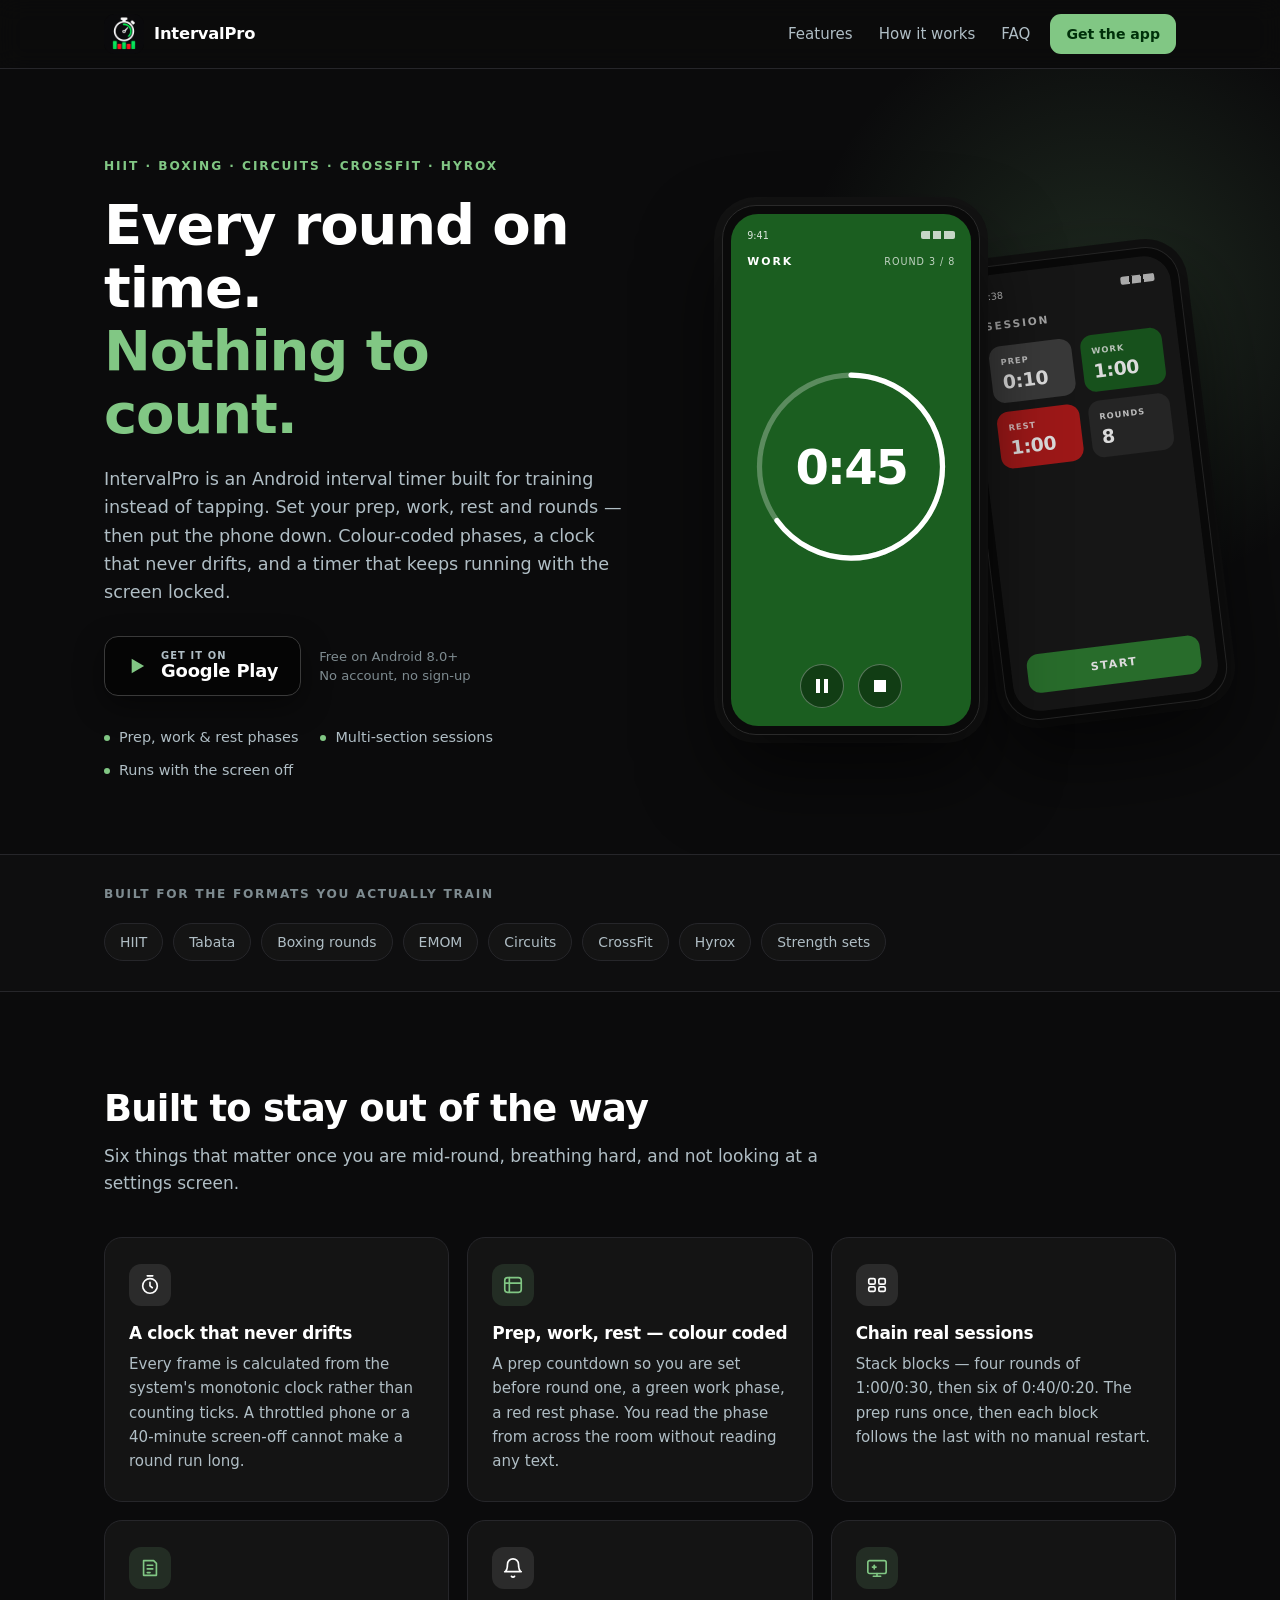
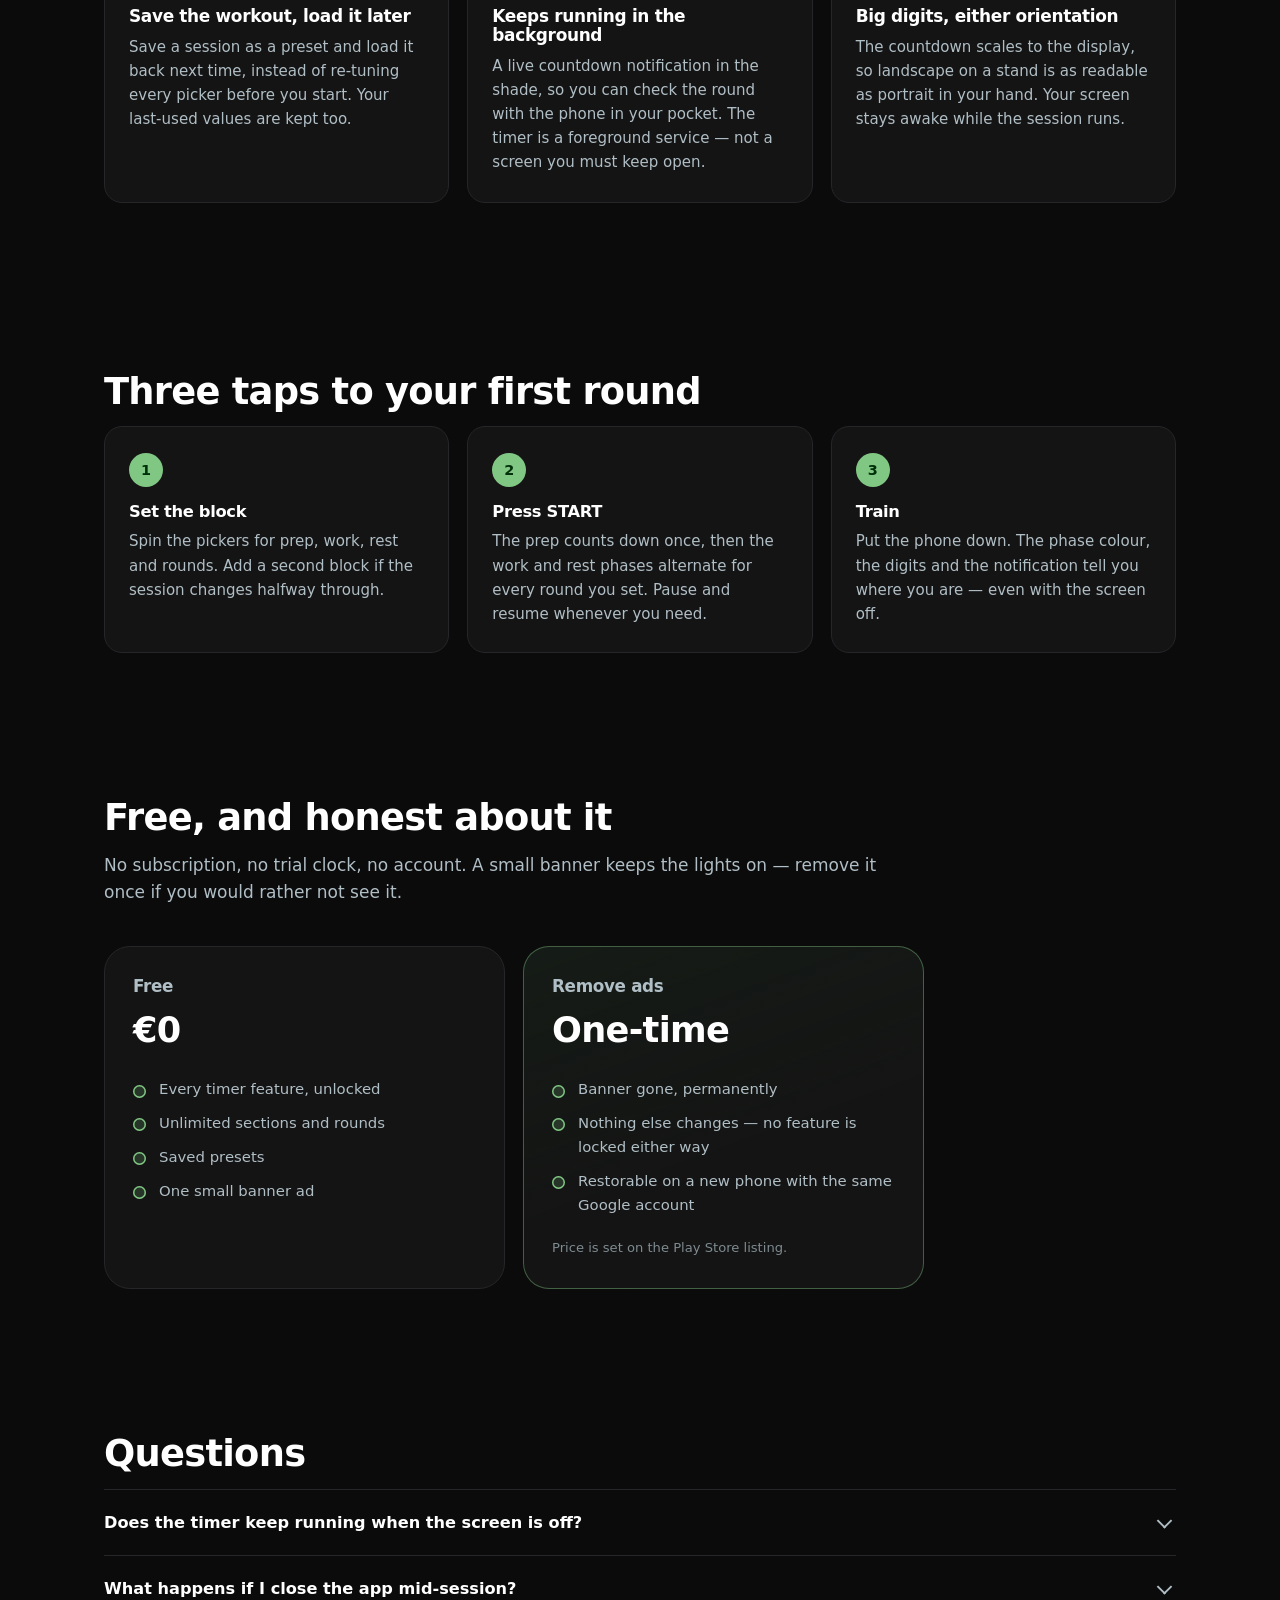
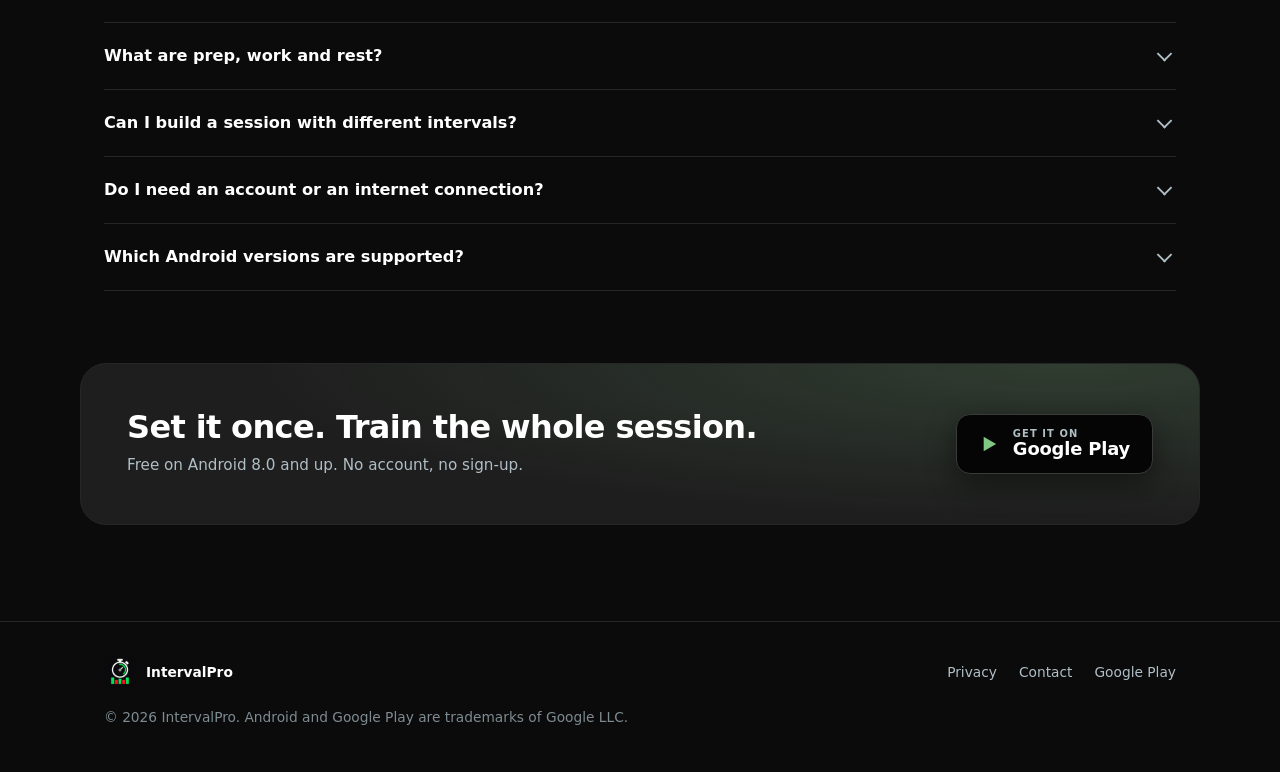
==== index.html @ 9db70d4d "Landing page: static, mobile-first, zero JavaScript index.html, styles.css, privacy policy, 404 page" ====
<!DOCTYPE html>
<html lang="en">
<head>
<meta charset="utf-8">
<meta name="viewport" content="width=device-width, initial-scale=1">
<title>IntervalPro — Interval Timer for HIIT, Boxing &amp; Circuits</title>
<meta name="description" content="IntervalPro is an Android interval timer for HIIT, boxing, circuits, CrossFit and Hyrox. Prep, work and rest phases, multi-section sessions, saved presets, and a clock that keeps time with your screen locked.">
<link rel="canonical" href="https://intervalpro.github.io/">
<meta name="theme-color" content="#0B0B0C">
<meta name="color-scheme" content="dark">

<!-- Open Graph / social preview. Absolute URLs are required by most crawlers. -->
<meta property="og:type" content="website">
<meta property="og:site_name" content="IntervalPro">
<meta property="og:url" content="https://intervalpro.github.io/">
<meta property="og:title" content="IntervalPro — Interval Timer for HIIT, Boxing &amp; Circuits">
<meta property="og:description" content="Colour-coded prep, work and rest phases. Multi-section sessions. A clock that never drifts — even with your screen locked.">
<meta property="og:image" content="https://intervalpro.github.io/assets/og-image.png">
<meta property="og:image:width" content="1200">
<meta property="og:image:height" content="630">
<meta property="og:image:alt" content="IntervalPro — the interval timer for HIIT, boxing and circuits.">
<meta name="twitter:card" content="summary_large_image">
<meta name="twitter:title" content="IntervalPro — Interval Timer for HIIT, Boxing &amp; Circuits">
<meta name="twitter:description" content="Colour-coded prep, work and rest phases. Multi-section sessions. A clock that never drifts.">
<meta name="twitter:image" content="https://intervalpro.github.io/assets/og-image.png">

<link rel="icon" href="/favicon.ico" sizes="any">
<link rel="icon" href="assets/favicon-32.png" sizes="32x32" type="image/png">
<link rel="icon" href="assets/favicon-16.png" sizes="16x16" type="image/png">
<link rel="apple-touch-icon" href="assets/apple-touch-icon.png">
<link rel="stylesheet" href="styles.css">

<script type="application/ld+json">
{
  "@context": "https://schema.org",
  "@type": "SoftwareApplication",
  "name": "IntervalPro",
  "applicationCategory": "HealthApplication",
  "operatingSystem": "Android 8.0+",
  "description": "An interval timer for HIIT, boxing, circuits, CrossFit and Hyrox: prep, work and rest phases, multi-section sessions and saved presets.",
  "url": "https://intervalpro.github.io/",
  "image": "https://intervalpro.github.io/assets/og-image.png",
  "installUrl": "https://play.google.com/store/apps/details?id=com.gsi85.intervalpro",
  "offers": { "@type": "Offer", "price": "0", "priceCurrency": "USD" }
}
</script>
</head>
<body>
<a class="skip-link" href="#main">Skip to content</a>

<header class="site-header">
  <div class="wrap header-inner">
    <a class="brand" href="./" aria-label="IntervalPro home">
      <img src="assets/icon-192.png" width="40" height="40" alt="" class="brand-icon">
      <span class="brand-name">IntervalPro</span>
    </a>
    <nav class="site-nav" aria-label="Main">
      <a href="#features">Features</a>
      <a href="#how">How it works</a>
      <a href="#faq">FAQ</a>
    </nav>
    <a class="btn btn-small" href="https://play.google.com/store/apps/details?id=com.gsi85.intervalpro">Get the app</a>
  </div>
</header>

<main id="main">

  <!-- ── Hero ─────────────────────────────────────────────────────────── -->
  <section class="hero">
    <div class="wrap hero-grid">
      <div class="hero-copy">
        <p class="eyebrow">HIIT · Boxing · Circuits · CrossFit · Hyrox</p>
        <h1>Every round on time.<br><span class="accent">Nothing to count.</span></h1>
        <p class="lede">IntervalPro is an Android interval timer built for training instead of tapping. Set your prep, work, rest and rounds — then put the phone down. Colour-coded phases, a clock that never drifts, and a timer that keeps running with the screen locked.</p>

        <div class="cta-row">
          <!-- PLACEHOLDER: swap both Play URLs for the live listing when it exists. -->
          <a class="play-btn" href="https://play.google.com/store/apps/details?id=com.gsi85.intervalpro">
            <svg class="play-glyph" viewBox="0 0 24 24" aria-hidden="true"><path d="M8 5.2v13.6L19.5 12z"/></svg>
            <span class="play-btn-text"><small>GET IT ON</small><span>Google Play</span></span>
          </a>
          <p class="cta-note">Free on Android 8.0+<br>No account, no sign-up</p>
        </div>

        <ul class="hero-list">
          <li>Prep, work &amp; rest phases</li>
          <li>Multi-section sessions</li>
          <li>Runs with the screen off</li>
        </ul>
      </div>

      <div class="hero-art">
        <!-- Phone A: the running timer. Hand-built to match the app's dark palette. -->
        <div class="phone phone-front">
          <div class="phone-screen phase-work">
            <div class="p-status"><span>9:41</span><span class="p-status-icons" aria-hidden="true"></span></div>
            <div class="p-top"><span class="p-phase">WORK</span><span class="p-round">ROUND 3 / 8</span></div>
            <div class="p-dial">
              <svg class="ring" viewBox="0 0 200 200" aria-hidden="true">
                <circle class="ring-track" cx="100" cy="100" r="88" pathLength="100"></circle>
                <circle class="ring-progress" cx="100" cy="100" r="88" pathLength="100" stroke-dasharray="100" stroke-dashoffset="35"></circle>
              </svg>
              <div class="p-digits">0:45</div>
            </div>
            <div class="p-controls"><span class="p-ctl"></span><span class="p-ctl p-ctl-stop"></span></div>
          </div>
        </div>

        <!-- Phone B: the setup screen, peeking out behind. -->
        <div class="phone phone-back">
          <div class="phone-screen phase-idle">
            <div class="p-status"><span>9:38</span><span class="p-status-icons" aria-hidden="true"></span></div>
            <div class="p-head">SESSION</div>
            <div class="p-boxes">
              <div class="p-box box-prep"><span>PREP</span><strong>0:10</strong></div>
              <div class="p-box box-work"><span>WORK</span><strong>1:00</strong></div>
              <div class="p-box box-rest"><span>REST</span><strong>1:00</strong></div>
              <div class="p-box box-rounds"><span>ROUNDS</span><strong>8</strong></div>
            </div>
            <div class="p-start">START</div>
          </div>
        </div>
      </div>
    </div>
  </section>

  <!-- ── Built for ───────────────────────────────────────────────────── -->
  <section class="strip" aria-label="Training formats">
    <div class="wrap">
      <p class="strip-label">Built for the formats you actually train</p>
      <ul class="chips">
        <li>HIIT</li><li>Tabata</li><li>Boxing rounds</li><li>EMOM</li>
        <li>Circuits</li><li>CrossFit</li><li>Hyrox</li><li>Strength sets</li>
      </ul>
    </div>
  </section>

  <!-- ── Features ────────────────────────────────────────────────────── -->
  <section id="features" class="section">
    <div class="wrap">
      <h2 class="section-title">Built to stay out of the way</h2>
      <p class="section-sub">Six things that matter once you are mid-round, breathing hard, and not looking at a settings screen.</p>

      <div class="cards">
        <article class="card">
          <span class="card-icon" aria-hidden="true">
            <svg viewBox="0 0 24 24" fill="none" stroke="currentColor" stroke-width="1.8" stroke-linecap="round" stroke-linejoin="round"><circle cx="12" cy="13" r="8"/><path d="M12 9v4l2.5 2"/><path d="M9 2h6"/></svg>
          </span>
          <h3>A clock that never drifts</h3>
          <p>Every frame is calculated from the system's monotonic clock rather than counting ticks. A throttled phone or a 40-minute screen-off cannot make a round run long.</p>
        </article>

        <article class="card">
          <span class="card-icon card-icon-green" aria-hidden="true">
            <svg viewBox="0 0 24 24" fill="none" stroke="currentColor" stroke-width="1.8" stroke-linecap="round" stroke-linejoin="round"><rect x="3" y="4" width="18" height="16" rx="3"/><path d="M3 10h18"/><path d="M8 4v16"/></svg>
          </span>
          <h3>Prep, work, rest — colour coded</h3>
          <p>A prep countdown so you are set before round one, a green work phase, a red rest phase. You read the phase from across the room without reading any text.</p>
        </article>

        <article class="card">
          <span class="card-icon" aria-hidden="true">
            <svg viewBox="0 0 24 24" fill="none" stroke="currentColor" stroke-width="1.8" stroke-linecap="round" stroke-linejoin="round"><rect x="3" y="5" width="7" height="6" rx="1.5"/><rect x="3" y="14" width="7" height="5" rx="1.5"/><rect x="14" y="5" width="7" height="6" rx="1.5"/><rect x="14" y="14" width="7" height="5" rx="1.5"/></svg>
          </span>
          <h3>Chain real sessions</h3>
          <p>Stack blocks — four rounds of 1:00/0:30, then six of 0:40/0:20. The prep runs once, then each block follows the last with no manual restart.</p>
        </article>

        <article class="card">
          <span class="card-icon card-icon-green" aria-hidden="true">
            <svg viewBox="0 0 24 24" fill="none" stroke="currentColor" stroke-width="1.8" stroke-linecap="round" stroke-linejoin="round"><path d="M5 4h11l3 3v13H5z"/><path d="M9 9h6"/><path d="M9 13h6"/><path d="M9 17h3"/></svg>
          </span>
          <h3>Save the workout, load it later</h3>
          <p>Save a session as a preset and load it back next time, instead of re-tuning every picker before you start. Your last-used values are kept too.</p>
        </article>

        <article class="card">
          <span class="card-icon" aria-hidden="true">
            <svg viewBox="0 0 24 24" fill="none" stroke="currentColor" stroke-width="1.8" stroke-linecap="round" stroke-linejoin="round"><path d="M18 8a6 6 0 1 0-12 0c0 7-3 8-3 8h18s-3-1-3-8"/><path d="M13.7 21a2 2 0 0 1-3.4 0"/></svg>
          </span>
          <h3>Keeps running in the background</h3>
          <p>A live countdown notification in the shade, so you can check the round with the phone in your pocket. The timer is a foreground service — not a screen you must keep open.</p>
        </article>

        <article class="card">
          <span class="card-icon card-icon-green" aria-hidden="true">
            <svg viewBox="0 0 24 24" fill="none" stroke="currentColor" stroke-width="1.8" stroke-linecap="round" stroke-linejoin="round"><rect x="2" y="4" width="20" height="14" rx="2"/><path d="M8 21h8"/><path d="M12 18v3"/><path d="M7 11h4"/><path d="M9 9v4"/></svg>
          </span>
          <h3>Big digits, either orientation</h3>
          <p>The countdown scales to the display, so landscape on a stand is as readable as portrait in your hand. Your screen stays awake while the session runs.</p>
        </article>
      </div>
    </div>
  </section>

  <!-- ── How it works ────────────────────────────────────────────────── -->
  <section id="how" class="section section-tight">
    <div class="wrap">
      <h2 class="section-title">Three taps to your first round</h2>
      <ol class="steps">
        <li class="step">
          <span class="step-num">1</span>
          <h3>Set the block</h3>
          <p>Spin the pickers for prep, work, rest and rounds. Add a second block if the session changes halfway through.</p>
        </li>
        <li class="step">
          <span class="step-num">2</span>
          <h3>Press START</h3>
          <p>The prep counts down once, then the work and rest phases alternate for every round you set. Pause and resume whenever you need.</p>
        </li>
        <li class="step">
          <span class="step-num">3</span>
          <h3>Train</h3>
          <p>Put the phone down. The phase colour, the digits and the notification tell you where you are — even with the screen off.</p>
        </li>
      </ol>
    </div>
  </section>

  <!-- ── Pricing / ads ───────────────────────────────────────────────── -->
  <section class="section section-tight">
    <div class="wrap">
      <h2 class="section-title">Free, and honest about it</h2>
      <p class="section-sub">No subscription, no trial clock, no account. A small banner keeps the lights on — remove it once if you would rather not see it.</p>

      <div class="price-grid">
        <div class="price-card">
          <h3>Free</h3>
          <p class="price-tag">€0</p>
          <ul>
            <li>Every timer feature, unlocked</li>
            <li>Unlimited sections and rounds</li>
            <li>Saved presets</li>
            <li>One small banner ad</li>
          </ul>
        </div>
        <div class="price-card price-card-accent">
          <h3>Remove ads</h3>
          <p class="price-tag">One-time</p>
          <ul>
            <li>Banner gone, permanently</li>
            <li>Nothing else changes — no feature is locked either way</li>
            <li>Restorable on a new phone with the same Google account</li>
          </ul>
          <!-- PLACEHOLDER: real price once the Play listing is live. -->
          <p class="price-note">Price is set on the Play Store listing.</p>
        </div>
      </div>
    </div>
  </section>

  <!-- ── FAQ ─────────────────────────────────────────────────────────── -->
  <section id="faq" class="section section-tight">
    <div class="wrap">
      <h2 class="section-title">Questions</h2>
      <div class="faq">
        <details>
          <summary>Does the timer keep running when the screen is off?</summary>
          <p>Yes. The session runs in an Android foreground service with a live countdown in the notification shade, so locking the phone or switching apps does not stop it. There is also an option to keep the screen awake while you train.</p>
        </details>
        <details>
          <summary>What happens if I close the app mid-session?</summary>
          <p>Nothing. The session is restored when you come back — round, phase and remaining time intact — and a paused session resumes with exactly the time that was left.</p>
        </details>
        <details>
          <summary>What are prep, work and rest?</summary>
          <p>Prep is the countdown before round one, so you can set your feet. Work is the effort interval, rest is the recovery. Prep runs once at the start; work and rest alternate for every round of the block.</p>
        </details>
        <details>
          <summary>Can I build a session with different intervals?</summary>
          <p>Yes. A session is a list of blocks, each with its own work, rest and rounds. Four rounds of 1:00/0:30 followed by six of 0:40/0:20 is one session, started once.</p>
        </details>
        <details>
          <summary>Do I need an account or an internet connection?</summary>
          <p>No account, and no connection needed to train. Your settings and last session are stored on the device.</p>
        </details>
        <details>
          <summary>Which Android versions are supported?</summary>
          <p>Android 8.0 and newer, on phones and tablets. The layout adapts to portrait and landscape.</p>
        </details>
      </div>
    </div>
  </section>

  <!-- ── Final CTA ───────────────────────────────────────────────────── -->
  <section class="cta-band">
    <div class="wrap cta-band-inner">
      <div>
        <h2>Set it once. Train the whole session.</h2>
        <p>Free on Android 8.0 and up. No account, no sign-up.</p>
      </div>
      <a class="play-btn" href="https://play.google.com/store/apps/details?id=com.gsi85.intervalpro">
        <svg class="play-glyph" viewBox="0 0 24 24" aria-hidden="true"><path d="M8 5.2v13.6L19.5 12z"/></svg>
        <span class="play-btn-text"><small>GET IT ON</small><span>Google Play</span></span>
      </a>
    </div>
  </section>

</main>

<footer class="site-footer">
  <div class="wrap footer-inner">
    <div class="footer-brand">
      <img src="assets/icon-192.png" width="32" height="32" alt="" class="brand-icon">
      <span>IntervalPro</span>
    </div>
    <nav class="footer-links" aria-label="Footer">
      <a href="privacy/">Privacy</a>
      <!-- PLACEHOLDER: replace with the real support address. -->
      <a href="mailto:contact@example.com">Contact</a>
      <a href="https://play.google.com/store/apps/details?id=com.gsi85.intervalpro">Google Play</a>
    </nav>
    <p class="footer-copy">&copy; <span id="year">2026</span> IntervalPro. Android and Google Play are trademarks of Google LLC.</p>
  </div>
</footer>

</body>
</html>
---- styles.css ----
/* ============================================================================
   IntervalPro — landing page
   Palette is lifted from the app itself (ui/theme/Color.kt) so the site and the
   product look like the same thing: near-black field, white type, green accent,
   green Work phase, red Rest phase.
   No frameworks, no webfonts, no JavaScript.
   ========================================================================== */

:root {
  --bg: #0B0B0C;
  --surface: #141414;
  --surface-2: #1E1E1E;
  --surface-3: #2B2B2B;
  --line: #26262A;
  --text: #FFFFFF;
  --muted: #B0BEC5;
  --muted-dim: #7E8B90;
  --green: #81C784;
  --green-deep: #2E7D32;
  --work: #1B5E20;
  --rest: #B71C1C;
  --amber: #FFCC80;

  --radius: 18px;
  --radius-lg: 26px;
  --wrap: 1120px;
  --header-h: 68px;
}

*, *::before, *::after { box-sizing: border-box; }

html { -webkit-text-size-adjust: 100%; scroll-behavior: smooth; }

body {
  margin: 0;
  background: var(--bg);
  color: var(--text);
  font-family: system-ui, -apple-system, "Segoe UI", Roboto, "Helvetica Neue", Arial, sans-serif;
  font-size: 17px;
  line-height: 1.6;
  -webkit-font-smoothing: antialiased;
  overflow-x: hidden;
}

img { max-width: 100%; height: auto; display: block; }

h1, h2, h3 { margin: 0; line-height: 1.12; letter-spacing: -0.02em; font-weight: 700; }
p { margin: 0; }
ul, ol { margin: 0; padding: 0; list-style: none; }

a { color: var(--green); text-decoration: none; }
a:hover { text-decoration: underline; text-underline-offset: 3px; }

:focus-visible {
  outline: 2px solid var(--green);
  outline-offset: 3px;
  border-radius: 6px;
}

::selection { background: var(--green); color: #00300A; }

.wrap {
  width: 100%;
  max-width: var(--wrap);
  margin-inline: auto;
  padding-inline: 24px;
}
.wrap-narrow { max-width: 780px; }

.skip-link {
  position: absolute;
  left: -9999px;
  top: 0;
  background: var(--green);
  color: #00300A;
  padding: 10px 16px;
  z-index: 100;
  font-weight: 600;
}
.skip-link:focus { left: 12px; top: 12px; }

/* ── Header ───────────────────────────────────────────────────────────── */

.site-header {
  position: sticky;
  top: 0;
  z-index: 50;
  background: rgba(11, 11, 12, 0.82);
  backdrop-filter: blur(12px);
  border-bottom: 1px solid var(--line);
}

.header-inner {
  display: flex;
  align-items: center;
  gap: 20px;
  min-height: var(--header-h);
}

.brand {
  display: inline-flex;
  align-items: center;
  gap: 10px;
  color: var(--text);
  font-weight: 700;
  letter-spacing: -0.01em;
  font-size: 1.02rem;
}
.brand:hover { text-decoration: none; }
.brand-icon { width: 40px; height: 40px; border-radius: 10px; }

.site-nav {
  display: flex;
  gap: 26px;
  margin-left: auto;
  font-size: 0.94rem;
}
.site-nav a { color: var(--muted); }
.site-nav a:hover { color: var(--text); text-decoration: none; }

/* ── Buttons ──────────────────────────────────────────────────────────── */

.btn,
.play-btn {
  display: inline-flex;
  align-items: center;
  justify-content: center;
  gap: 12px;
  border-radius: 14px;
  font-weight: 600;
  text-decoration: none;
  transition: transform 0.15s ease, background-color 0.15s ease, border-color 0.15s ease;
}
.btn:hover, .play-btn:hover { text-decoration: none; }

.btn {
  background: var(--green);
  color: #00300A;
  padding: 12px 20px;
  font-size: 0.95rem;
}
.btn:hover { background: #9BDB9E; }

.btn-small { padding: 9px 16px; font-size: 0.88rem; border-radius: 11px; }

.play-btn {
  background: #050505;
  border: 1px solid #3A3A3A;
  color: var(--text);
  padding: 12px 22px 12px 18px;
  min-height: 60px;
  box-shadow: 0 10px 30px rgba(0, 0, 0, 0.45);
}
.play-btn:hover {
  background: #101010;
  border-color: #5A5A5A;
  transform: translateY(-1px);
}

.play-glyph {
  width: 26px;
  height: 26px;
  fill: var(--green);
  flex: none;
}

.play-btn-text {
  display: flex;
  flex-direction: column;
  line-height: 1.15;
  text-align: left;
}
.play-btn-text small {
  font-size: 0.62rem;
  letter-spacing: 0.11em;
  color: var(--muted);
  font-weight: 600;
}
.play-btn-text span {
  font-size: 1.12rem;
  font-weight: 700;
  letter-spacing: -0.01em;
}

/* ── Hero ─────────────────────────────────────────────────────────────── */

.hero {
  position: relative;
  padding: clamp(40px, 8vw, 88px) 0 clamp(40px, 7vw, 72px);
  overflow: hidden;
}
.hero::before {
  /* soft green bloom behind the artwork */
  content: "";
  position: absolute;
  top: -10%;
  right: -10%;
  width: 620px;
  height: 620px;
  background: radial-gradient(circle, rgba(129, 199, 132, 0.16), transparent 68%);
  pointer-events: none;
}

.hero-grid {
  position: relative;
  display: grid;
  grid-template-columns: minmax(0, 1fr) minmax(0, 0.9fr);
  gap: clamp(32px, 5vw, 64px);
  align-items: center;
}

.eyebrow {
  font-size: 0.76rem;
  letter-spacing: 0.16em;
  text-transform: uppercase;
  color: var(--green);
  font-weight: 700;
  margin-bottom: 18px;
}

h1 {
  font-size: clamp(2.05rem, 5.2vw, 3.5rem);
  margin-bottom: 20px;
}
.accent { color: var(--green); }

.lede {
  font-size: clamp(1rem, 1.4vw, 1.1rem);
  color: var(--muted);
  max-width: 34em;
  margin-bottom: 30px;
}

.cta-row {
  display: flex;
  align-items: center;
  gap: 18px;
  flex-wrap: wrap;
  margin-bottom: 30px;
}

.cta-note {
  font-size: 0.82rem;
  color: var(--muted-dim);
  line-height: 1.45;
}

.hero-list {
  display: flex;
  flex-wrap: wrap;
  gap: 10px 22px;
  font-size: 0.9rem;
  color: var(--muted);
}
.hero-list li { display: flex; align-items: center; gap: 9px; }
.hero-list li::before {
  content: "";
  width: 6px;
  height: 6px;
  border-radius: 50%;
  background: var(--green);
  flex: none;
}

/* ── Phone mockups (hand-built; see README) ───────────────────────────── */

/* Two phones, overlapping by a fixed 52px so neither one is cut in half:
   the pair is a flex row, not an absolute backdrop, so the back phone keeps
   its full width and only its right edge slides under the front one. */
.hero-art {
  position: relative;
  display: flex;
  justify-content: center;
  align-items: center;
  min-height: 480px;
}

.phone {
  border-radius: 34px;
  background: #0A0A0A;
  border: 1px solid #2A2A2A;
  box-shadow: 0 40px 80px rgba(0, 0, 0, 0.6), 0 0 0 8px #131313;
  padding: 8px;
  width: 258px;
  flex: none;
}

.phone-screen {
  border-radius: 27px;
  aspect-ratio: 9 / 19.2;
  display: flex;
  flex-direction: column;
  padding: 14px 16px 18px;
  overflow: hidden;
  background: #000;
}

.phase-work { background: var(--work); }
.phase-idle { background: #1A1A1A; }

.phone-front { position: relative; z-index: 2; }
.phone-back {
  position: relative;
  z-index: 1;
  width: 224px;
  margin-right: -52px;
  transform: translateY(14px) rotate(-7deg);
  filter: brightness(0.86);
}

/* status bar */
.p-status {
  display: flex;
  justify-content: space-between;
  align-items: center;
  font-size: 0.6rem;
  color: rgba(255, 255, 255, 0.85);
  font-variant-numeric: tabular-nums;
  margin-bottom: 10px;
}
.p-status-icons {
  width: 34px;
  height: 8px;
  border-radius: 2px;
  background:
    linear-gradient(90deg, rgba(255,255,255,0.75) 0 26%, transparent 26% 34%, rgba(255,255,255,0.75) 34% 60%, transparent 60% 68%, rgba(255,255,255,0.75) 68% 100%);
}

/* timer screen */
.p-top {
  display: flex;
  justify-content: space-between;
  align-items: center;
  margin-bottom: 6px;
}
.p-phase {
  font-size: 0.68rem;
  font-weight: 800;
  letter-spacing: 0.18em;
  color: #fff;
}
.p-round {
  font-size: 0.6rem;
  letter-spacing: 0.1em;
  color: rgba(255, 255, 255, 0.72);
  font-variant-numeric: tabular-nums;
}

.p-dial {
  position: relative;
  flex: 1;
  display: grid;
  place-items: center;
  margin: 6px 0;
}
.ring { position: absolute; inset: 0; width: 100%; height: 100%; transform: rotate(-90deg); }
.ring-track {
  fill: none;
  stroke: rgba(255, 255, 255, 0.28);
  stroke-width: 5;
}
.ring-progress {
  fill: none;
  stroke: #fff;
  stroke-width: 5;
  stroke-linecap: round;
}
.p-digits {
  position: relative;
  font-size: 3rem;
  font-weight: 700;
  letter-spacing: -0.04em;
  font-variant-numeric: tabular-nums;
  line-height: 1;
}

.p-controls {
  display: flex;
  justify-content: center;
  gap: 14px;
  padding-top: 6px;
}
.p-ctl {
  width: 44px;
  height: 44px;
  border-radius: 50%;
  background: rgba(0, 0, 0, 0.35);
  border: 1px solid rgba(255, 255, 255, 0.3);
  position: relative;
}
.p-ctl::after {
  content: "";
  position: absolute;
  inset: 0;
  margin: auto;
  width: 12px;
  height: 14px;
  /* pause: two bars, drawn as a hard-stop gradient rather than a clip-path */
  background: linear-gradient(90deg, #fff 0 37%, transparent 37% 63%, #fff 63% 100%);
}
.p-ctl-stop::after { height: 12px; width: 12px; background: #fff; }

/* setup screen */
.p-head {
  font-size: 0.66rem;
  font-weight: 800;
  letter-spacing: 0.18em;
  color: rgba(255, 255, 255, 0.72);
  margin: 4px 0 12px;
}
.p-boxes {
  display: grid;
  grid-template-columns: 1fr 1fr;
  gap: 9px;
  flex: 1;
  align-content: start;
}
.p-box {
  border-radius: 12px;
  padding: 10px 11px;
  display: flex;
  flex-direction: column;
  gap: 2px;
  color: #fff;
}
.p-box span {
  font-size: 0.52rem;
  letter-spacing: 0.12em;
  font-weight: 700;
  opacity: 0.82;
}
.p-box strong {
  font-size: 1.18rem;
  font-variant-numeric: tabular-nums;
  letter-spacing: -0.02em;
  line-height: 1.15;
}
.box-prep { background: #424242; }
.box-work { background: var(--work); }
.box-rest { background: var(--rest); }
.box-rounds { background: var(--surface-3); }

.p-start {
  margin-top: 12px;
  background: var(--green-deep);
  color: #fff;
  border-radius: 12px;
  text-align: center;
  font-size: 0.7rem;
  font-weight: 800;
  letter-spacing: 0.14em;
  padding: 11px 0;
}

/* ── Strip / chips ────────────────────────────────────────────────────── */

.strip {
  border-block: 1px solid var(--line);
  background: #0E0E0F;
  padding: 30px 0;
}
.strip-label {
  font-size: 0.76rem;
  letter-spacing: 0.14em;
  text-transform: uppercase;
  color: var(--muted-dim);
  font-weight: 700;
  margin-bottom: 18px;
}
.chips {
  display: flex;
  flex-wrap: wrap;
  gap: 10px;
}
.chips li {
  border: 1px solid var(--line);
  background: var(--surface);
  border-radius: 999px;
  padding: 7px 15px;
  font-size: 0.87rem;
  color: var(--muted);
}

/* ── Sections ─────────────────────────────────────────────────────────── */

.section { padding: clamp(56px, 8vw, 96px) 0; }
.section-tight { padding: clamp(40px, 6vw, 72px) 0; }

.section-title {
  font-size: clamp(1.55rem, 3.2vw, 2.3rem);
  margin-bottom: 14px;
}
.section-sub {
  color: var(--muted);
  max-width: 46em;
  margin-bottom: 40px;
}

.cards {
  display: grid;
  grid-template-columns: repeat(auto-fit, minmax(268px, 1fr));
  gap: 18px;
}

.card {
  background: var(--surface);
  border: 1px solid var(--line);
  border-radius: var(--radius);
  padding: 26px 24px 28px;
}
.card h3 { font-size: 1.06rem; margin-bottom: 9px; }
.card p { color: var(--muted); font-size: 0.94rem; }

.card-icon {
  display: grid;
  place-items: center;
  width: 42px;
  height: 42px;
  border-radius: 12px;
  background: var(--surface-3);
  color: var(--text);
  margin-bottom: 18px;
}
.card-icon svg { width: 22px; height: 22px; }
.card-icon-green { background: rgba(129, 199, 132, 0.14); color: var(--green); }

/* ── Steps ────────────────────────────────────────────────────────────── */

.steps {
  display: grid;
  grid-template-columns: repeat(auto-fit, minmax(240px, 1fr));
  gap: 18px;
  counter-reset: step;
}
.step {
  background: var(--surface);
  border: 1px solid var(--line);
  border-radius: var(--radius);
  padding: 26px 24px;
}
.step-num {
  display: grid;
  place-items: center;
  width: 34px;
  height: 34px;
  border-radius: 50%;
  background: var(--green);
  color: #00300A;
  font-weight: 800;
  font-size: 0.9rem;
  margin-bottom: 16px;
}
.step h3 { font-size: 1.02rem; margin-bottom: 8px; }
.step p { color: var(--muted); font-size: 0.94rem; }

/* ── Pricing ──────────────────────────────────────────────────────────── */

.price-grid {
  display: grid;
  grid-template-columns: repeat(auto-fit, minmax(280px, 1fr));
  gap: 18px;
  max-width: 820px;
}
.price-card {
  background: var(--surface);
  border: 1px solid var(--line);
  border-radius: var(--radius-lg);
  padding: 30px 28px;
}
.price-card h3 { font-size: 1.05rem; color: var(--muted); font-weight: 600; }
.price-tag {
  font-size: clamp(1.7rem, 4vw, 2.2rem);
  font-weight: 700;
  letter-spacing: -0.02em;
  margin: 6px 0 20px;
}
.price-card ul { display: grid; gap: 10px; }
.price-card li {
  font-size: 0.93rem;
  color: var(--muted);
  padding-left: 26px;
  position: relative;
}
.price-card li::before {
  content: "";
  position: absolute;
  left: 0;
  top: 0.42em;
  width: 13px;
  height: 13px;
  border-radius: 50%;
  background: rgba(129, 199, 132, 0.18);
  box-shadow: inset 0 0 0 1.5px var(--green);
}
.price-card-accent {
  border-color: rgba(129, 199, 132, 0.42);
  background: linear-gradient(160deg, rgba(129, 199, 132, 0.09), var(--surface) 62%);
}
.price-note {
  margin-top: 20px;
  font-size: 0.82rem;
  color: var(--muted-dim);
}

/* ── FAQ ──────────────────────────────────────────────────────────────── */

.faq { border-top: 1px solid var(--line); }
.faq details { border-bottom: 1px solid var(--line); }
.faq summary {
  cursor: pointer;
  padding: 20px 40px 20px 0;
  font-weight: 600;
  font-size: 1.01rem;
  position: relative;
  list-style: none;
}
.faq summary::-webkit-details-marker { display: none; }
.faq summary::after {
  content: "";
  position: absolute;
  right: 6px;
  top: 50%;
  width: 11px;
  height: 11px;
  border-right: 2px solid var(--muted);
  border-bottom: 2px solid var(--muted);
  transform: translateY(-70%) rotate(45deg);
  transition: transform 0.2s ease;
}
.faq details[open] summary::after { transform: translateY(-30%) rotate(-135deg); }
.faq details p {
  color: var(--muted);
  font-size: 0.95rem;
  padding: 0 0 22px;
  max-width: 60em;
}

/* ── Final CTA ────────────────────────────────────────────────────────── */

.cta-band { padding: 0 0 clamp(56px, 8vw, 96px); }
.cta-band-inner {
  display: flex;
  align-items: center;
  justify-content: space-between;
  gap: 30px;
  flex-wrap: wrap;
  background:
    radial-gradient(120% 160% at 88% 0%, rgba(129, 199, 132, 0.18), transparent 60%),
    var(--surface-2);
  border: 1px solid var(--line);
  border-radius: var(--radius-lg);
  padding: clamp(28px, 4vw, 46px);
}
.cta-band h2 { font-size: clamp(1.4rem, 3vw, 2rem); margin-bottom: 8px; }
.cta-band p { color: var(--muted); font-size: 0.95rem; }

/* ── Footer ───────────────────────────────────────────────────────────── */

.site-footer {
  border-top: 1px solid var(--line);
  padding: 34px 0 44px;
  font-size: 0.86rem;
  color: var(--muted-dim);
}
.footer-inner {
  display: flex;
  align-items: center;
  gap: 18px 30px;
  flex-wrap: wrap;
}
.footer-brand {
  display: inline-flex;
  align-items: center;
  gap: 10px;
  color: var(--text);
  font-weight: 600;
}
.footer-brand .brand-icon { width: 32px; height: 32px; border-radius: 8px; }
.footer-links { display: flex; gap: 22px; margin-left: auto; }
.footer-links a { color: var(--muted); }
.footer-links a:hover { color: var(--text); }
.footer-copy { flex-basis: 100%; margin: 0; }

/* ── Responsive ───────────────────────────────────────────────────────── */

@media (max-width: 900px) {
  .hero-grid { grid-template-columns: 1fr; }
  .hero-copy { order: 1; }
  .hero-art { order: 2; min-height: 0; margin-top: 8px; }
  .phone-back { display: none; }
  .phone { width: min(262px, 68vw); }
  .lede { max-width: none; }
}

@media (max-width: 760px) {
  .site-nav { display: none; }
  .header-inner { justify-content: space-between; }
  #main { scroll-margin-top: var(--header-h); }
  .section { padding: 52px 0; }
  .cta-band-inner { flex-direction: column; align-items: flex-start; }
  .p-digits { font-size: 2.6rem; }
}

@media (max-width: 480px) {
  body { font-size: 16px; }
  .wrap { padding-inline: 18px; }
  .cta-row { align-items: stretch; }
  .play-btn { width: 100%; justify-content: center; }
  .cta-note { text-align: center; flex-basis: 100%; }
  .footer-links { margin-left: 0; flex-basis: 100%; }
  .price-card { padding: 24px 20px; }

  /* Tighten the chips so the eight labels land as two even rows of four
     instead of 4 / 3 / 1 with a lonely orphan on the last line. */
  .chips { gap: 7px; }
  .chips li { font-size: 0.81rem; padding: 6px 12px; }
}

@media (prefers-reduced-motion: reduce) {
  html { scroll-behavior: auto; }
  *, *::before, *::after {
    animation-duration: 0.001ms !important;
    transition-duration: 0.001ms !important;
  }
}
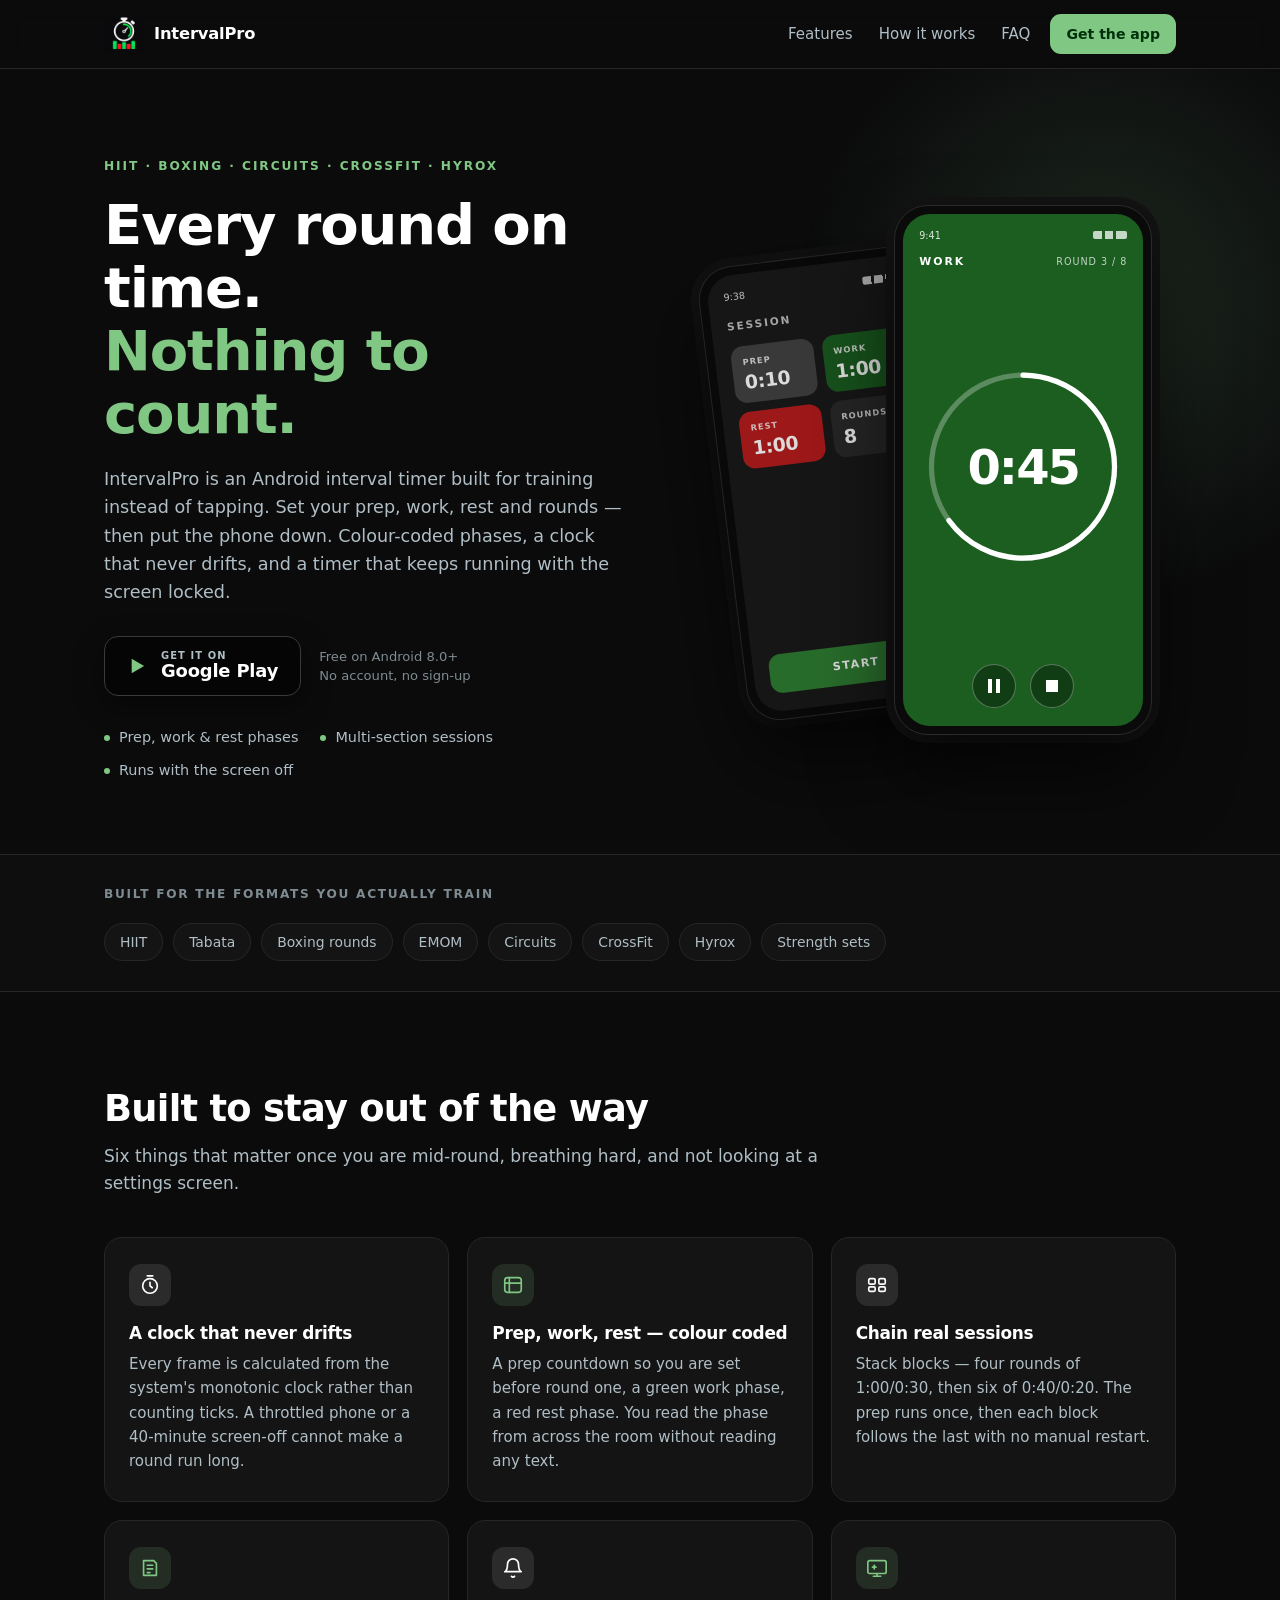
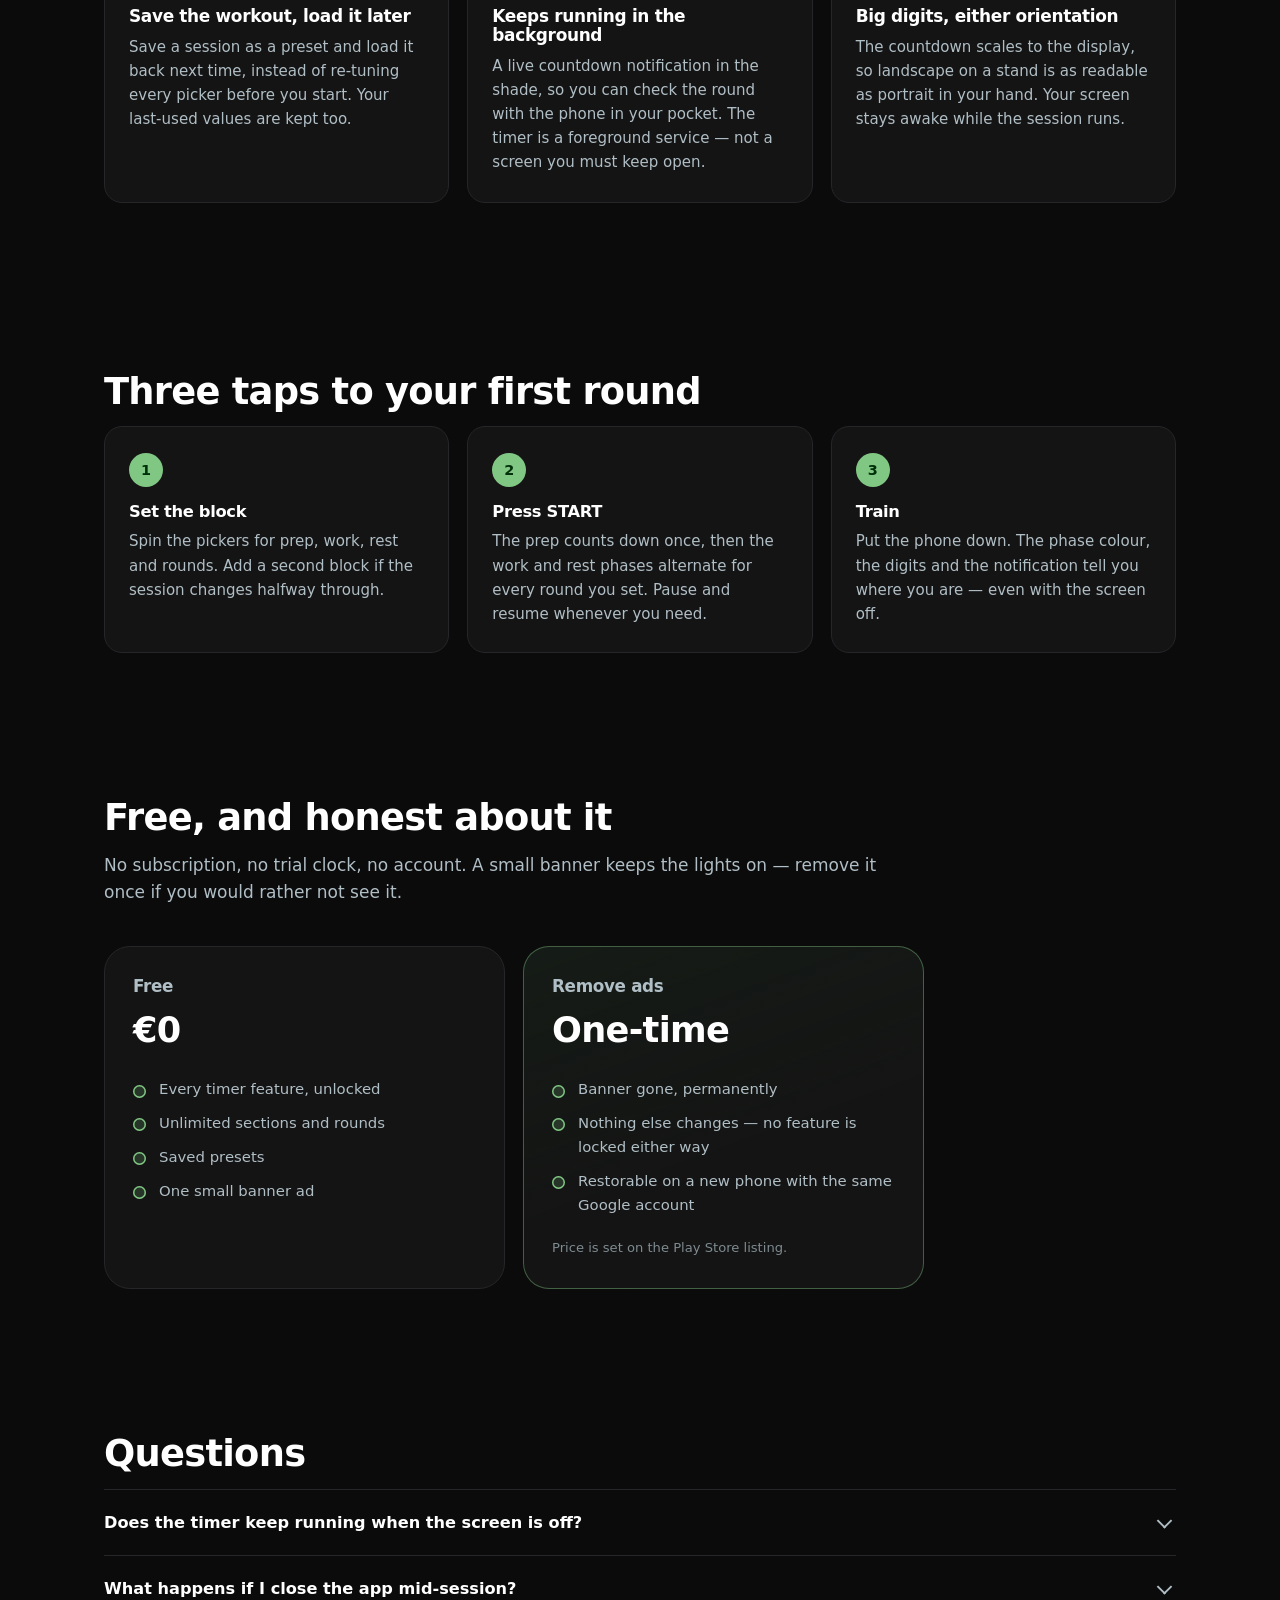
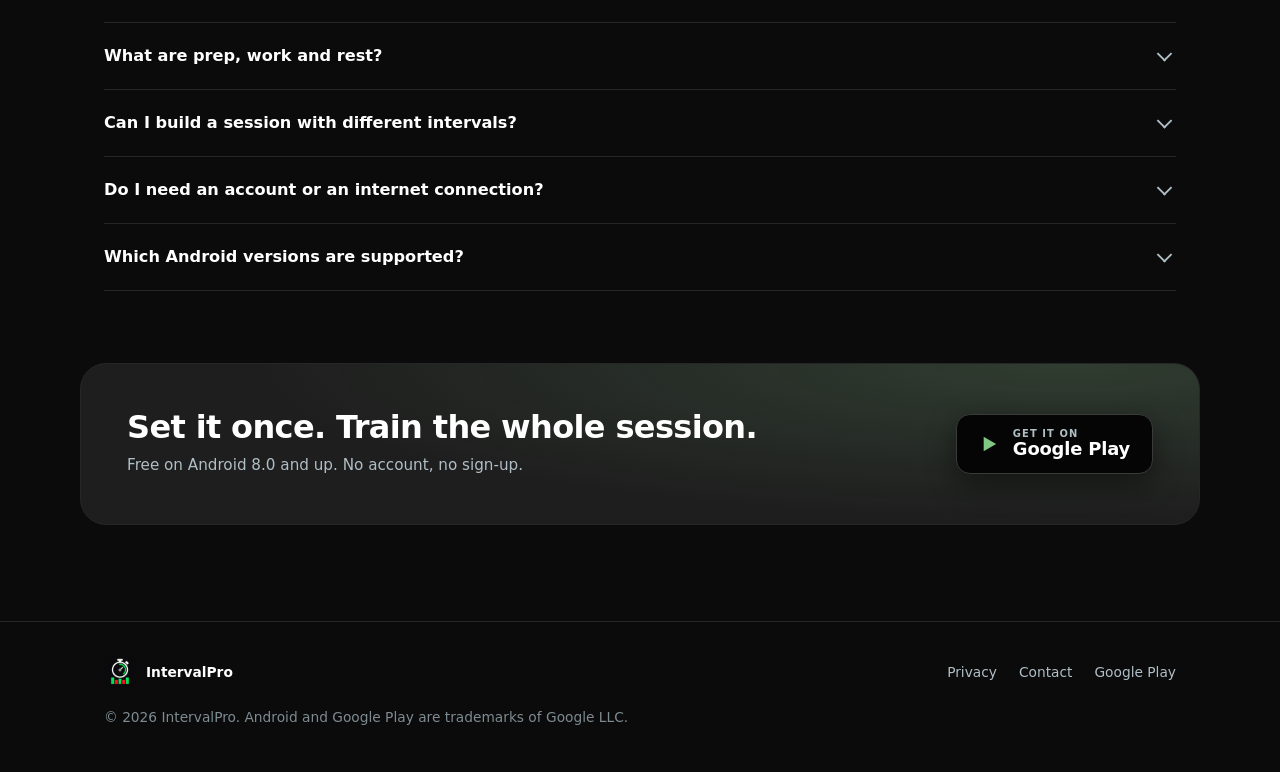
==== commit 962d9e78: "Hero: compose phones left-to-right so neither is clipped The rotated setup phone ran flush into the " ====
--- a/index.html
+++ b/index.html
@@ -75,9 +75,9 @@
 
         <div class="cta-row">
           <!-- PLACEHOLDER: swap both Play URLs for the live listing when it exists. -->
-          <a class="play-btn" href="https://play.google.com/store/apps/details?id=com.gsi85.intervalpro">
+          <a class="play-btn" href="https://play.google.com/store/apps/details?id=com.gsi85.intervalpro" aria-label="Get IntervalPro on Google Play">
             <svg class="play-glyph" viewBox="0 0 24 24" aria-hidden="true"><path d="M8 5.2v13.6L19.5 12z"/></svg>
-            <span class="play-btn-text"><small>GET IT ON</small><span>Google Play</span></span>
+            <span class="play-btn-text" aria-hidden="true"><small>GET IT ON</small><span>Google Play</span></span>
           </a>
           <p class="cta-note">Free on Android 8.0+<br>No account, no sign-up</p>
         </div>
@@ -89,7 +89,23 @@
         </ul>
       </div>
 
-      <div class="hero-art">
+      <div class="hero-art" aria-hidden="true">
+        <!-- Phone B: the setup screen. First in the DOM (and behind on the z-axis) so the pair
+             composes left-to-right with the setup phone never running off the container edge. -->
+        <div class="phone phone-back">
+          <div class="phone-screen phase-idle">
+            <div class="p-status"><span>9:38</span><span class="p-status-icons" aria-hidden="true"></span></div>
+            <div class="p-head">SESSION</div>
+            <div class="p-boxes">
+              <div class="p-box box-prep"><span>PREP</span><strong>0:10</strong></div>
+              <div class="p-box box-work"><span>WORK</span><strong>1:00</strong></div>
+              <div class="p-box box-rest"><span>REST</span><strong>1:00</strong></div>
+              <div class="p-box box-rounds"><span>ROUNDS</span><strong>8</strong></div>
+            </div>
+            <div class="p-start">START</div>
+          </div>
+        </div>
+
         <!-- Phone A: the running timer. Hand-built to match the app's dark palette. -->
         <div class="phone phone-front">
           <div class="phone-screen phase-work">
@@ -103,21 +119,6 @@
               <div class="p-digits">0:45</div>
             </div>
             <div class="p-controls"><span class="p-ctl"></span><span class="p-ctl p-ctl-stop"></span></div>
-          </div>
-        </div>
-
-        <!-- Phone B: the setup screen, peeking out behind. -->
-        <div class="phone phone-back">
-          <div class="phone-screen phase-idle">
-            <div class="p-status"><span>9:38</span><span class="p-status-icons" aria-hidden="true"></span></div>
-            <div class="p-head">SESSION</div>
-            <div class="p-boxes">
-              <div class="p-box box-prep"><span>PREP</span><strong>0:10</strong></div>
-              <div class="p-box box-work"><span>WORK</span><strong>1:00</strong></div>
-              <div class="p-box box-rest"><span>REST</span><strong>1:00</strong></div>
-              <div class="p-box box-rounds"><span>ROUNDS</span><strong>8</strong></div>
-            </div>
-            <div class="p-start">START</div>
           </div>
         </div>
       </div>
@@ -289,9 +290,9 @@
         <h2>Set it once. Train the whole session.</h2>
         <p>Free on Android 8.0 and up. No account, no sign-up.</p>
       </div>
-      <a class="play-btn" href="https://play.google.com/store/apps/details?id=com.gsi85.intervalpro">
+      <a class="play-btn" href="https://play.google.com/store/apps/details?id=com.gsi85.intervalpro" aria-label="Get IntervalPro on Google Play">
         <svg class="play-glyph" viewBox="0 0 24 24" aria-hidden="true"><path d="M8 5.2v13.6L19.5 12z"/></svg>
-        <span class="play-btn-text"><small>GET IT ON</small><span>Google Play</span></span>
+        <span class="play-btn-text" aria-hidden="true"><small>GET IT ON</small><span>Google Play</span></span>
       </a>
     </div>
   </section>
--- a/styles.css
+++ b/styles.css
@@ -683,6 +683,15 @@
 
 /* ── Responsive ───────────────────────────────────────────────────────── */
 
+/* Between 901px and 1100px the two-column hero leaves the artwork column narrow, and at full
+   size the rotated pair finished flush against the viewport edge. Shrink the phones there
+   rather than let the front one touch the screen border. */
+@media (max-width: 1100px) and (min-width: 901px) {
+  .phone { width: 226px; }
+  .phone-back { width: 196px; }
+  .p-digits { font-size: 2.7rem; }
+}
+
 @media (max-width: 900px) {
   .hero-grid { grid-template-columns: 1fr; }
   .hero-copy { order: 1; }
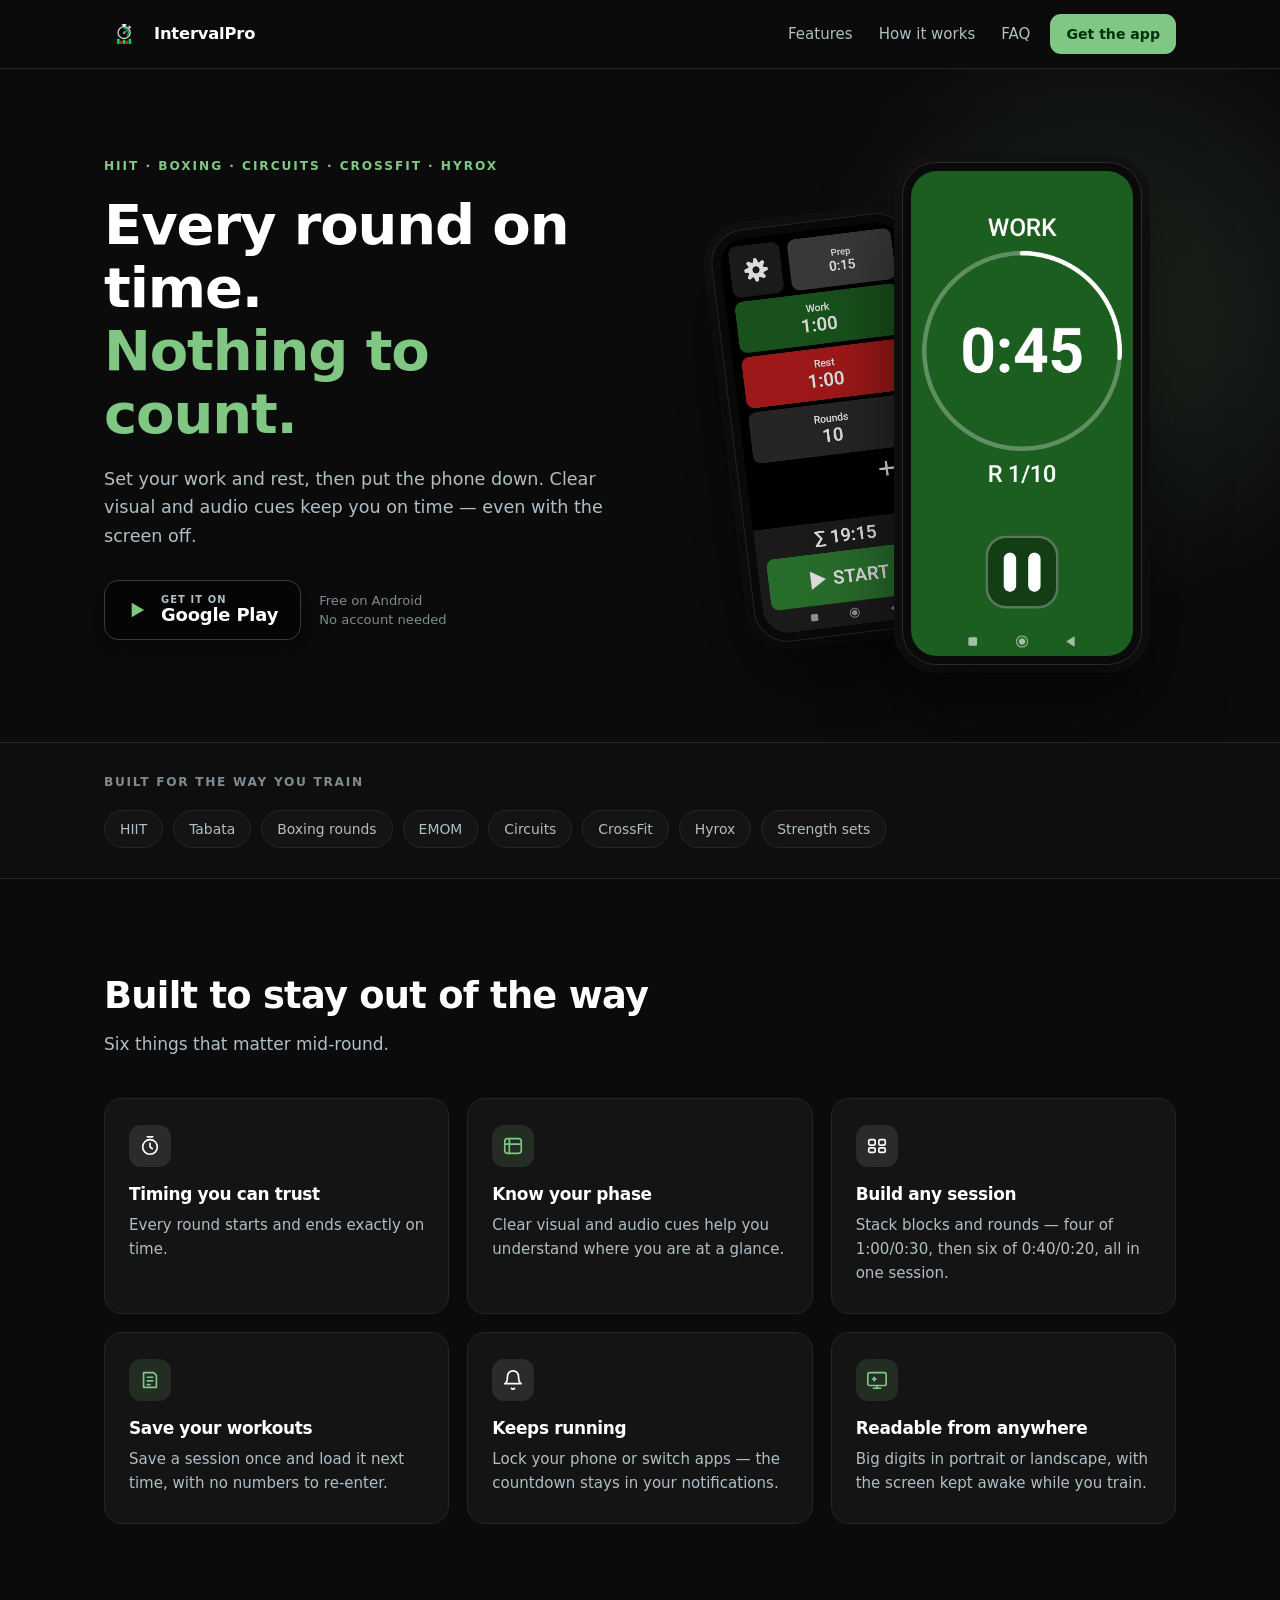
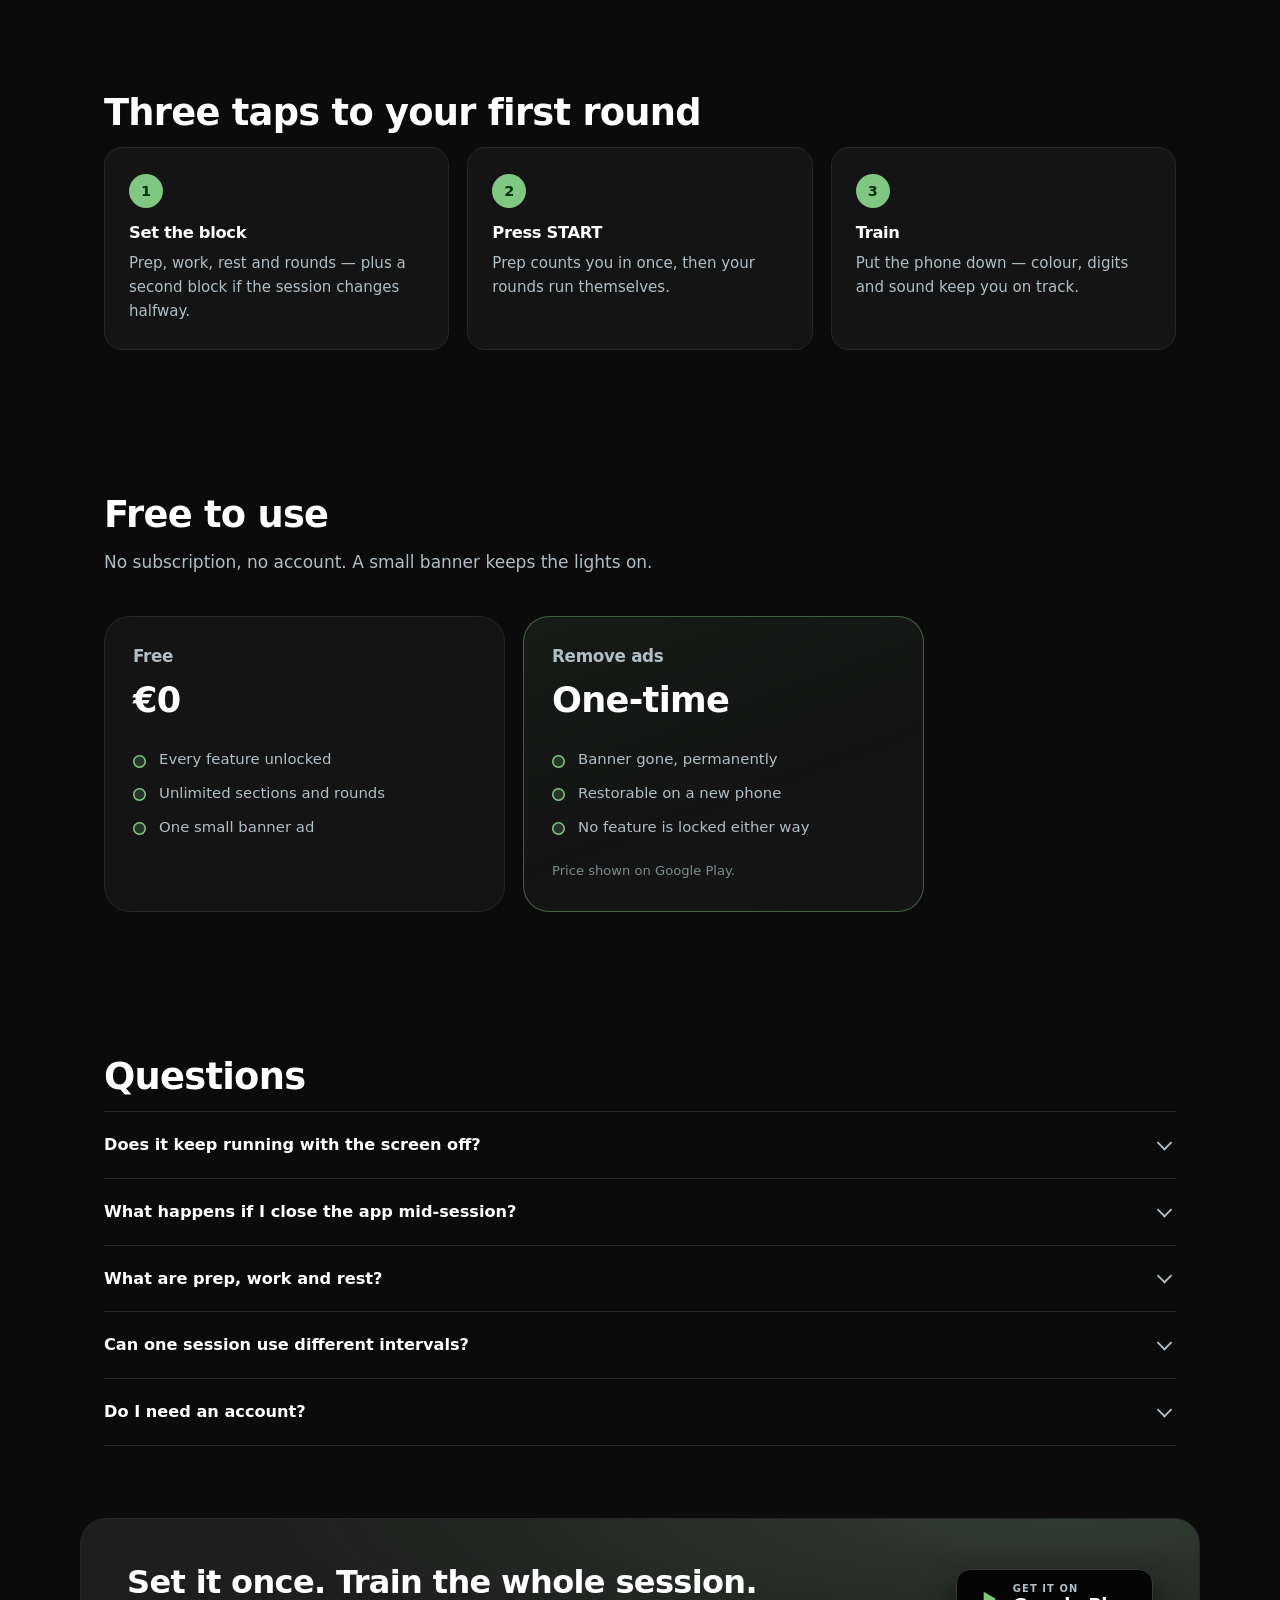
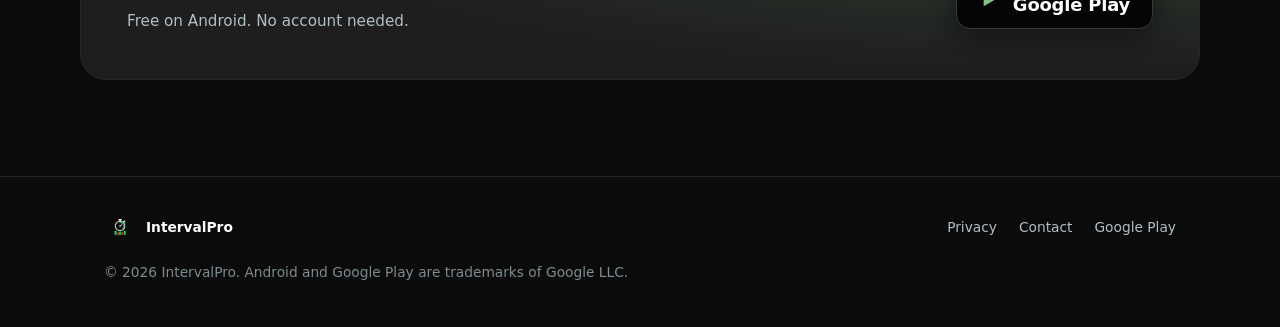
==== commit fc42e8ec: "Review round 1: real screenshots, trimmed copy - Hero now uses the real device captures (store-asset" ====
--- a/index.html
+++ b/index.html
@@ -4,7 +4,7 @@
 <meta charset="utf-8">
 <meta name="viewport" content="width=device-width, initial-scale=1">
 <title>IntervalPro — Interval Timer for HIIT, Boxing &amp; Circuits</title>
-<meta name="description" content="IntervalPro is an Android interval timer for HIIT, boxing, circuits, CrossFit and Hyrox. Prep, work and rest phases, multi-section sessions, saved presets, and a clock that keeps time with your screen locked.">
+<meta name="description" content="IntervalPro is an interval timer for HIIT, boxing, circuits, CrossFit and Hyrox. Set your work and rest, put the phone down, and let clear visual and audio cues keep you on time.">
 <link rel="canonical" href="https://intervalpro.github.io/">
 <meta name="theme-color" content="#0B0B0C">
 <meta name="color-scheme" content="dark">
@@ -14,14 +14,14 @@
 <meta property="og:site_name" content="IntervalPro">
 <meta property="og:url" content="https://intervalpro.github.io/">
 <meta property="og:title" content="IntervalPro — Interval Timer for HIIT, Boxing &amp; Circuits">
-<meta property="og:description" content="Colour-coded prep, work and rest phases. Multi-section sessions. A clock that never drifts — even with your screen locked.">
+<meta property="og:description" content="Set your work and rest, put the phone down, and let clear visual and audio cues keep you on time.">
 <meta property="og:image" content="https://intervalpro.github.io/assets/og-image.png">
 <meta property="og:image:width" content="1200">
 <meta property="og:image:height" content="630">
 <meta property="og:image:alt" content="IntervalPro — the interval timer for HIIT, boxing and circuits.">
 <meta name="twitter:card" content="summary_large_image">
 <meta name="twitter:title" content="IntervalPro — Interval Timer for HIIT, Boxing &amp; Circuits">
-<meta name="twitter:description" content="Colour-coded prep, work and rest phases. Multi-section sessions. A clock that never drifts.">
+<meta name="twitter:description" content="Set your work and rest, put the phone down, and let clear visual and audio cues keep you on time.">
 <meta name="twitter:image" content="https://intervalpro.github.io/assets/og-image.png">
 
 <link rel="icon" href="/favicon.ico" sizes="any">
@@ -71,7 +71,7 @@
       <div class="hero-copy">
         <p class="eyebrow">HIIT · Boxing · Circuits · CrossFit · Hyrox</p>
         <h1>Every round on time.<br><span class="accent">Nothing to count.</span></h1>
-        <p class="lede">IntervalPro is an Android interval timer built for training instead of tapping. Set your prep, work, rest and rounds — then put the phone down. Colour-coded phases, a clock that never drifts, and a timer that keeps running with the screen locked.</p>
+        <p class="lede">Set your work and rest, then put the phone down. Clear visual and audio cues keep you on time — even with the screen off.</p>
 
         <div class="cta-row">
           <!-- PLACEHOLDER: swap both Play URLs for the live listing when it exists. -->
@@ -79,47 +79,20 @@
             <svg class="play-glyph" viewBox="0 0 24 24" aria-hidden="true"><path d="M8 5.2v13.6L19.5 12z"/></svg>
             <span class="play-btn-text" aria-hidden="true"><small>GET IT ON</small><span>Google Play</span></span>
           </a>
-          <p class="cta-note">Free on Android 8.0+<br>No account, no sign-up</p>
-        </div>
-
-        <ul class="hero-list">
-          <li>Prep, work &amp; rest phases</li>
-          <li>Multi-section sessions</li>
-          <li>Runs with the screen off</li>
-        </ul>
-      </div>
-
-      <div class="hero-art" aria-hidden="true">
-        <!-- Phone B: the setup screen. First in the DOM (and behind on the z-axis) so the pair
-             composes left-to-right with the setup phone never running off the container edge. -->
+          <p class="cta-note">Free on Android<br>No account needed</p>
+        </div>
+      </div>
+
+      <div class="hero-art">
+        <!-- The setup screen sits behind the running timer. -->
         <div class="phone phone-back">
-          <div class="phone-screen phase-idle">
-            <div class="p-status"><span>9:38</span><span class="p-status-icons" aria-hidden="true"></span></div>
-            <div class="p-head">SESSION</div>
-            <div class="p-boxes">
-              <div class="p-box box-prep"><span>PREP</span><strong>0:10</strong></div>
-              <div class="p-box box-work"><span>WORK</span><strong>1:00</strong></div>
-              <div class="p-box box-rest"><span>REST</span><strong>1:00</strong></div>
-              <div class="p-box box-rounds"><span>ROUNDS</span><strong>8</strong></div>
-            </div>
-            <div class="p-start">START</div>
-          </div>
-        </div>
-
-        <!-- Phone A: the running timer. Hand-built to match the app's dark palette. -->
+          <img src="assets/setup.jpg" width="720" height="1569" alt="">
+        </div>
+
+        <!-- A real capture of the running timer. -->
         <div class="phone phone-front">
-          <div class="phone-screen phase-work">
-            <div class="p-status"><span>9:41</span><span class="p-status-icons" aria-hidden="true"></span></div>
-            <div class="p-top"><span class="p-phase">WORK</span><span class="p-round">ROUND 3 / 8</span></div>
-            <div class="p-dial">
-              <svg class="ring" viewBox="0 0 200 200" aria-hidden="true">
-                <circle class="ring-track" cx="100" cy="100" r="88" pathLength="100"></circle>
-                <circle class="ring-progress" cx="100" cy="100" r="88" pathLength="100" stroke-dasharray="100" stroke-dashoffset="35"></circle>
-              </svg>
-              <div class="p-digits">0:45</div>
-            </div>
-            <div class="p-controls"><span class="p-ctl"></span><span class="p-ctl p-ctl-stop"></span></div>
-          </div>
+          <img src="assets/work.jpg" width="720" height="1571"
+               alt="IntervalPro running a work interval: the word WORK, 0:45 remaining and round 1 of 10.">
         </div>
       </div>
     </div>
@@ -128,7 +101,7 @@
   <!-- ── Built for ───────────────────────────────────────────────────── -->
   <section class="strip" aria-label="Training formats">
     <div class="wrap">
-      <p class="strip-label">Built for the formats you actually train</p>
+      <p class="strip-label">Built for the way you train</p>
       <ul class="chips">
         <li>HIIT</li><li>Tabata</li><li>Boxing rounds</li><li>EMOM</li>
         <li>Circuits</li><li>CrossFit</li><li>Hyrox</li><li>Strength sets</li>
@@ -140,55 +113,55 @@
   <section id="features" class="section">
     <div class="wrap">
       <h2 class="section-title">Built to stay out of the way</h2>
-      <p class="section-sub">Six things that matter once you are mid-round, breathing hard, and not looking at a settings screen.</p>
+      <p class="section-sub">Six things that matter mid-round.</p>
 
       <div class="cards">
         <article class="card">
           <span class="card-icon" aria-hidden="true">
             <svg viewBox="0 0 24 24" fill="none" stroke="currentColor" stroke-width="1.8" stroke-linecap="round" stroke-linejoin="round"><circle cx="12" cy="13" r="8"/><path d="M12 9v4l2.5 2"/><path d="M9 2h6"/></svg>
           </span>
-          <h3>A clock that never drifts</h3>
-          <p>Every frame is calculated from the system's monotonic clock rather than counting ticks. A throttled phone or a 40-minute screen-off cannot make a round run long.</p>
+          <h3>Timing you can trust</h3>
+          <p>Every round starts and ends exactly on time.</p>
         </article>
 
         <article class="card">
           <span class="card-icon card-icon-green" aria-hidden="true">
             <svg viewBox="0 0 24 24" fill="none" stroke="currentColor" stroke-width="1.8" stroke-linecap="round" stroke-linejoin="round"><rect x="3" y="4" width="18" height="16" rx="3"/><path d="M3 10h18"/><path d="M8 4v16"/></svg>
           </span>
-          <h3>Prep, work, rest — colour coded</h3>
-          <p>A prep countdown so you are set before round one, a green work phase, a red rest phase. You read the phase from across the room without reading any text.</p>
+          <h3>Know your phase</h3>
+          <p>Clear visual and audio cues help you understand where you are at a glance.</p>
         </article>
 
         <article class="card">
           <span class="card-icon" aria-hidden="true">
             <svg viewBox="0 0 24 24" fill="none" stroke="currentColor" stroke-width="1.8" stroke-linecap="round" stroke-linejoin="round"><rect x="3" y="5" width="7" height="6" rx="1.5"/><rect x="3" y="14" width="7" height="5" rx="1.5"/><rect x="14" y="5" width="7" height="6" rx="1.5"/><rect x="14" y="14" width="7" height="5" rx="1.5"/></svg>
           </span>
-          <h3>Chain real sessions</h3>
-          <p>Stack blocks — four rounds of 1:00/0:30, then six of 0:40/0:20. The prep runs once, then each block follows the last with no manual restart.</p>
+          <h3>Build any session</h3>
+          <p>Stack blocks and rounds — four of 1:00/0:30, then six of 0:40/0:20, all in one session.</p>
         </article>
 
         <article class="card">
           <span class="card-icon card-icon-green" aria-hidden="true">
             <svg viewBox="0 0 24 24" fill="none" stroke="currentColor" stroke-width="1.8" stroke-linecap="round" stroke-linejoin="round"><path d="M5 4h11l3 3v13H5z"/><path d="M9 9h6"/><path d="M9 13h6"/><path d="M9 17h3"/></svg>
           </span>
-          <h3>Save the workout, load it later</h3>
-          <p>Save a session as a preset and load it back next time, instead of re-tuning every picker before you start. Your last-used values are kept too.</p>
+          <h3>Save your workouts</h3>
+          <p>Save a session once and load it next time, with no numbers to re-enter.</p>
         </article>
 
         <article class="card">
           <span class="card-icon" aria-hidden="true">
             <svg viewBox="0 0 24 24" fill="none" stroke="currentColor" stroke-width="1.8" stroke-linecap="round" stroke-linejoin="round"><path d="M18 8a6 6 0 1 0-12 0c0 7-3 8-3 8h18s-3-1-3-8"/><path d="M13.7 21a2 2 0 0 1-3.4 0"/></svg>
           </span>
-          <h3>Keeps running in the background</h3>
-          <p>A live countdown notification in the shade, so you can check the round with the phone in your pocket. The timer is a foreground service — not a screen you must keep open.</p>
+          <h3>Keeps running</h3>
+          <p>Lock your phone or switch apps — the countdown stays in your notifications.</p>
         </article>
 
         <article class="card">
           <span class="card-icon card-icon-green" aria-hidden="true">
             <svg viewBox="0 0 24 24" fill="none" stroke="currentColor" stroke-width="1.8" stroke-linecap="round" stroke-linejoin="round"><rect x="2" y="4" width="20" height="14" rx="2"/><path d="M8 21h8"/><path d="M12 18v3"/><path d="M7 11h4"/><path d="M9 9v4"/></svg>
           </span>
-          <h3>Big digits, either orientation</h3>
-          <p>The countdown scales to the display, so landscape on a stand is as readable as portrait in your hand. Your screen stays awake while the session runs.</p>
+          <h3>Readable from anywhere</h3>
+          <p>Big digits in portrait or landscape, with the screen kept awake while you train.</p>
         </article>
       </div>
     </div>
@@ -202,17 +175,17 @@
         <li class="step">
           <span class="step-num">1</span>
           <h3>Set the block</h3>
-          <p>Spin the pickers for prep, work, rest and rounds. Add a second block if the session changes halfway through.</p>
+          <p>Prep, work, rest and rounds — plus a second block if the session changes halfway.</p>
         </li>
         <li class="step">
           <span class="step-num">2</span>
           <h3>Press START</h3>
-          <p>The prep counts down once, then the work and rest phases alternate for every round you set. Pause and resume whenever you need.</p>
+          <p>Prep counts you in once, then your rounds run themselves.</p>
         </li>
         <li class="step">
           <span class="step-num">3</span>
           <h3>Train</h3>
-          <p>Put the phone down. The phase colour, the digits and the notification tell you where you are — even with the screen off.</p>
+          <p>Put the phone down — colour, digits and sound keep you on track.</p>
         </li>
       </ol>
     </div>
@@ -221,17 +194,16 @@
   <!-- ── Pricing / ads ───────────────────────────────────────────────── -->
   <section class="section section-tight">
     <div class="wrap">
-      <h2 class="section-title">Free, and honest about it</h2>
-      <p class="section-sub">No subscription, no trial clock, no account. A small banner keeps the lights on — remove it once if you would rather not see it.</p>
+      <h2 class="section-title">Free to use</h2>
+      <p class="section-sub">No subscription, no account. A small banner keeps the lights on.</p>
 
       <div class="price-grid">
         <div class="price-card">
           <h3>Free</h3>
           <p class="price-tag">€0</p>
           <ul>
-            <li>Every timer feature, unlocked</li>
+            <li>Every feature unlocked</li>
             <li>Unlimited sections and rounds</li>
-            <li>Saved presets</li>
             <li>One small banner ad</li>
           </ul>
         </div>
@@ -240,11 +212,11 @@
           <p class="price-tag">One-time</p>
           <ul>
             <li>Banner gone, permanently</li>
-            <li>Nothing else changes — no feature is locked either way</li>
-            <li>Restorable on a new phone with the same Google account</li>
+            <li>Restorable on a new phone</li>
+            <li>No feature is locked either way</li>
           </ul>
           <!-- PLACEHOLDER: real price once the Play listing is live. -->
-          <p class="price-note">Price is set on the Play Store listing.</p>
+          <p class="price-note">Price shown on Google Play.</p>
         </div>
       </div>
     </div>
@@ -256,28 +228,24 @@
       <h2 class="section-title">Questions</h2>
       <div class="faq">
         <details>
-          <summary>Does the timer keep running when the screen is off?</summary>
-          <p>Yes. The session runs in an Android foreground service with a live countdown in the notification shade, so locking the phone or switching apps does not stop it. There is also an option to keep the screen awake while you train.</p>
+          <summary>Does it keep running with the screen off?</summary>
+          <p>Yes. Locking the phone or switching apps does not stop it — the countdown stays in your notifications.</p>
         </details>
         <details>
           <summary>What happens if I close the app mid-session?</summary>
-          <p>Nothing. The session is restored when you come back — round, phase and remaining time intact — and a paused session resumes with exactly the time that was left.</p>
+          <p>Nothing. You come back to the same round, phase and remaining time.</p>
         </details>
         <details>
           <summary>What are prep, work and rest?</summary>
-          <p>Prep is the countdown before round one, so you can set your feet. Work is the effort interval, rest is the recovery. Prep runs once at the start; work and rest alternate for every round of the block.</p>
-        </details>
-        <details>
-          <summary>Can I build a session with different intervals?</summary>
-          <p>Yes. A session is a list of blocks, each with its own work, rest and rounds. Four rounds of 1:00/0:30 followed by six of 0:40/0:20 is one session, started once.</p>
-        </details>
-        <details>
-          <summary>Do I need an account or an internet connection?</summary>
-          <p>No account, and no connection needed to train. Your settings and last session are stored on the device.</p>
-        </details>
-        <details>
-          <summary>Which Android versions are supported?</summary>
-          <p>Android 8.0 and newer, on phones and tablets. The layout adapts to portrait and landscape.</p>
+          <p>Prep counts you in before round one. Work is the effort, rest is the recovery.</p>
+        </details>
+        <details>
+          <summary>Can one session use different intervals?</summary>
+          <p>Yes — a session is a list of blocks, each with its own work, rest and rounds.</p>
+        </details>
+        <details>
+          <summary>Do I need an account?</summary>
+          <p>No account, and no connection needed to train.</p>
         </details>
       </div>
     </div>
@@ -288,7 +256,7 @@
     <div class="wrap cta-band-inner">
       <div>
         <h2>Set it once. Train the whole session.</h2>
-        <p>Free on Android 8.0 and up. No account, no sign-up.</p>
+        <p>Free on Android. No account needed.</p>
       </div>
       <a class="play-btn" href="https://play.google.com/store/apps/details?id=com.gsi85.intervalpro" aria-label="Get IntervalPro on Google Play">
         <svg class="play-glyph" viewBox="0 0 24 24" aria-hidden="true"><path d="M8 5.2v13.6L19.5 12z"/></svg>
@@ -311,7 +279,7 @@
       <a href="mailto:contact@example.com">Contact</a>
       <a href="https://play.google.com/store/apps/details?id=com.gsi85.intervalpro">Google Play</a>
     </nav>
-    <p class="footer-copy">&copy; <span id="year">2026</span> IntervalPro. Android and Google Play are trademarks of Google LLC.</p>
+    <p class="footer-copy">&copy; 2026 IntervalPro. Android and Google Play are trademarks of Google LLC.</p>
   </div>
 </footer>
 
--- a/styles.css
+++ b/styles.css
@@ -245,28 +245,11 @@
   line-height: 1.45;
 }
 
-.hero-list {
-  display: flex;
-  flex-wrap: wrap;
-  gap: 10px 22px;
-  font-size: 0.9rem;
-  color: var(--muted);
-}
-.hero-list li { display: flex; align-items: center; gap: 9px; }
-.hero-list li::before {
-  content: "";
-  width: 6px;
-  height: 6px;
-  border-radius: 50%;
-  background: var(--green);
-  flex: none;
-}
-
-/* ── Phone mockups (hand-built; see README) ───────────────────────────── */
-
-/* Two phones, overlapping by a fixed 52px so neither one is cut in half:
-   the pair is a flex row, not an absolute backdrop, so the back phone keeps
-   its full width and only its right edge slides under the front one. */
+/* ── Phone frames around the real screenshots ────────────────────────── */
+
+/* Two phones, overlapping by a fixed 52px: the pair is a flex row, not an absolute
+   backdrop, so the back phone keeps its full width and only its right edge slides
+   under the front one. */
 .hero-art {
   position: relative;
   display: flex;
@@ -281,175 +264,27 @@
   border: 1px solid #2A2A2A;
   box-shadow: 0 40px 80px rgba(0, 0, 0, 0.6), 0 0 0 8px #131313;
   padding: 8px;
-  width: 258px;
+  width: 240px;
   flex: none;
 }
 
-.phone-screen {
-  border-radius: 27px;
-  aspect-ratio: 9 / 19.2;
-  display: flex;
-  flex-direction: column;
-  padding: 14px 16px 18px;
-  overflow: hidden;
-  background: #000;
-}
-
-.phase-work { background: var(--work); }
-.phase-idle { background: #1A1A1A; }
+.phone img {
+  display: block;
+  width: 100%;
+  height: auto;
+  border-radius: 26px;
+}
 
 .phone-front { position: relative; z-index: 2; }
+/* Overlap is deliberately small (30px): the setup capture fills the full frame width, so a
+   deep overlap slices its value boxes and START button mid-word and reads as broken. */
 .phone-back {
   position: relative;
   z-index: 1;
-  width: 224px;
-  margin-right: -52px;
+  width: 200px;
+  margin-right: -30px;
   transform: translateY(14px) rotate(-7deg);
   filter: brightness(0.86);
-}
-
-/* status bar */
-.p-status {
-  display: flex;
-  justify-content: space-between;
-  align-items: center;
-  font-size: 0.6rem;
-  color: rgba(255, 255, 255, 0.85);
-  font-variant-numeric: tabular-nums;
-  margin-bottom: 10px;
-}
-.p-status-icons {
-  width: 34px;
-  height: 8px;
-  border-radius: 2px;
-  background:
-    linear-gradient(90deg, rgba(255,255,255,0.75) 0 26%, transparent 26% 34%, rgba(255,255,255,0.75) 34% 60%, transparent 60% 68%, rgba(255,255,255,0.75) 68% 100%);
-}
-
-/* timer screen */
-.p-top {
-  display: flex;
-  justify-content: space-between;
-  align-items: center;
-  margin-bottom: 6px;
-}
-.p-phase {
-  font-size: 0.68rem;
-  font-weight: 800;
-  letter-spacing: 0.18em;
-  color: #fff;
-}
-.p-round {
-  font-size: 0.6rem;
-  letter-spacing: 0.1em;
-  color: rgba(255, 255, 255, 0.72);
-  font-variant-numeric: tabular-nums;
-}
-
-.p-dial {
-  position: relative;
-  flex: 1;
-  display: grid;
-  place-items: center;
-  margin: 6px 0;
-}
-.ring { position: absolute; inset: 0; width: 100%; height: 100%; transform: rotate(-90deg); }
-.ring-track {
-  fill: none;
-  stroke: rgba(255, 255, 255, 0.28);
-  stroke-width: 5;
-}
-.ring-progress {
-  fill: none;
-  stroke: #fff;
-  stroke-width: 5;
-  stroke-linecap: round;
-}
-.p-digits {
-  position: relative;
-  font-size: 3rem;
-  font-weight: 700;
-  letter-spacing: -0.04em;
-  font-variant-numeric: tabular-nums;
-  line-height: 1;
-}
-
-.p-controls {
-  display: flex;
-  justify-content: center;
-  gap: 14px;
-  padding-top: 6px;
-}
-.p-ctl {
-  width: 44px;
-  height: 44px;
-  border-radius: 50%;
-  background: rgba(0, 0, 0, 0.35);
-  border: 1px solid rgba(255, 255, 255, 0.3);
-  position: relative;
-}
-.p-ctl::after {
-  content: "";
-  position: absolute;
-  inset: 0;
-  margin: auto;
-  width: 12px;
-  height: 14px;
-  /* pause: two bars, drawn as a hard-stop gradient rather than a clip-path */
-  background: linear-gradient(90deg, #fff 0 37%, transparent 37% 63%, #fff 63% 100%);
-}
-.p-ctl-stop::after { height: 12px; width: 12px; background: #fff; }
-
-/* setup screen */
-.p-head {
-  font-size: 0.66rem;
-  font-weight: 800;
-  letter-spacing: 0.18em;
-  color: rgba(255, 255, 255, 0.72);
-  margin: 4px 0 12px;
-}
-.p-boxes {
-  display: grid;
-  grid-template-columns: 1fr 1fr;
-  gap: 9px;
-  flex: 1;
-  align-content: start;
-}
-.p-box {
-  border-radius: 12px;
-  padding: 10px 11px;
-  display: flex;
-  flex-direction: column;
-  gap: 2px;
-  color: #fff;
-}
-.p-box span {
-  font-size: 0.52rem;
-  letter-spacing: 0.12em;
-  font-weight: 700;
-  opacity: 0.82;
-}
-.p-box strong {
-  font-size: 1.18rem;
-  font-variant-numeric: tabular-nums;
-  letter-spacing: -0.02em;
-  line-height: 1.15;
-}
-.box-prep { background: #424242; }
-.box-work { background: var(--work); }
-.box-rest { background: var(--rest); }
-.box-rounds { background: var(--surface-3); }
-
-.p-start {
-  margin-top: 12px;
-  background: var(--green-deep);
-  color: #fff;
-  border-radius: 12px;
-  text-align: center;
-  font-size: 0.7rem;
-  font-weight: 800;
-  letter-spacing: 0.14em;
-  padding: 11px 0;
 }
 
 /* ── Strip / chips ────────────────────────────────────────────────────── */
@@ -687,9 +522,11 @@
    size the rotated pair finished flush against the viewport edge. Shrink the phones there
    rather than let the front one touch the screen border. */
 @media (max-width: 1100px) and (min-width: 901px) {
-  .phone { width: 226px; }
-  .phone-back { width: 196px; }
-  .p-digits { font-size: 2.7rem; }
+  .phone { width: 212px; }
+  .phone-back { width: 176px; }
+  /* Without this the headline wraps to three lines with "time." orphaned on its own,
+     because the copy column is at its narrowest while the clamp is near its largest. */
+  h1 { font-size: clamp(1.9rem, 4.5vw, 3rem); }
 }
 
 @media (max-width: 900px) {
@@ -707,7 +544,6 @@
   #main { scroll-margin-top: var(--header-h); }
   .section { padding: 52px 0; }
   .cta-band-inner { flex-direction: column; align-items: flex-start; }
-  .p-digits { font-size: 2.6rem; }
 }
 
 @media (max-width: 480px) {
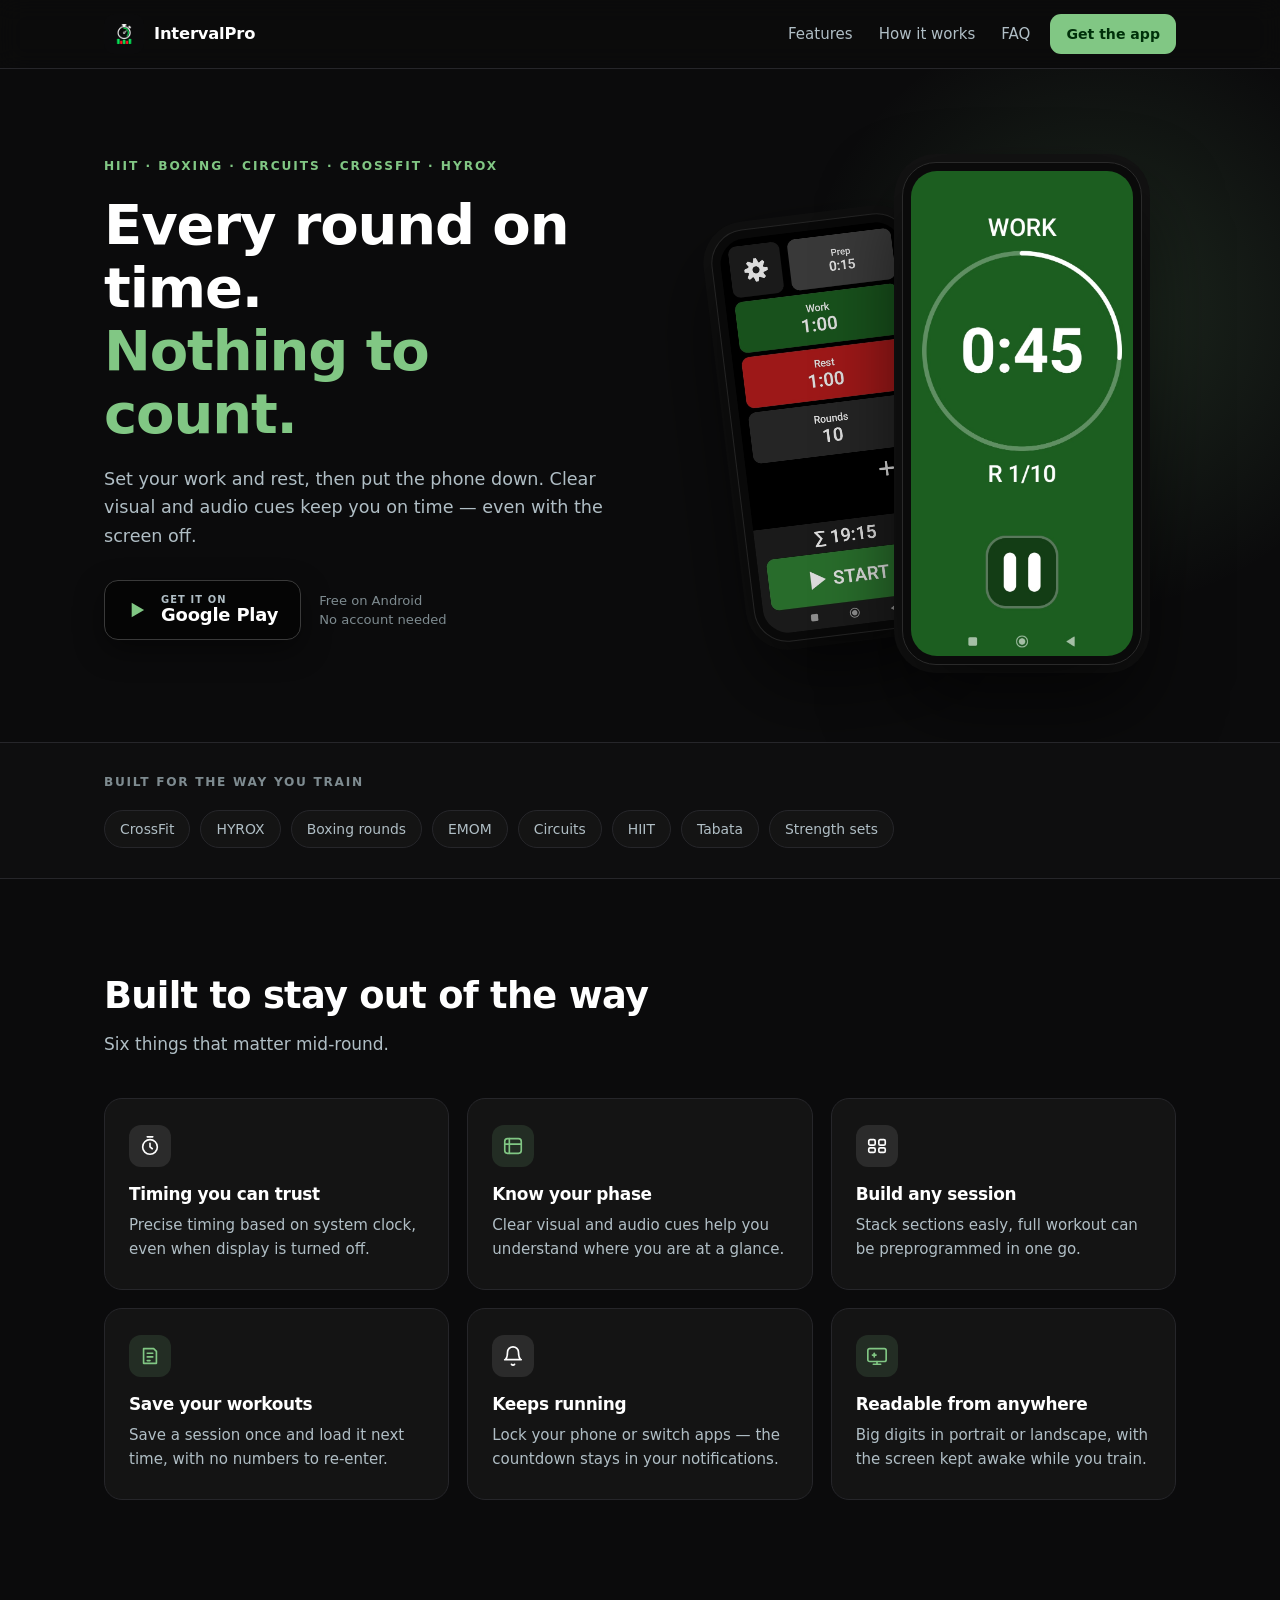
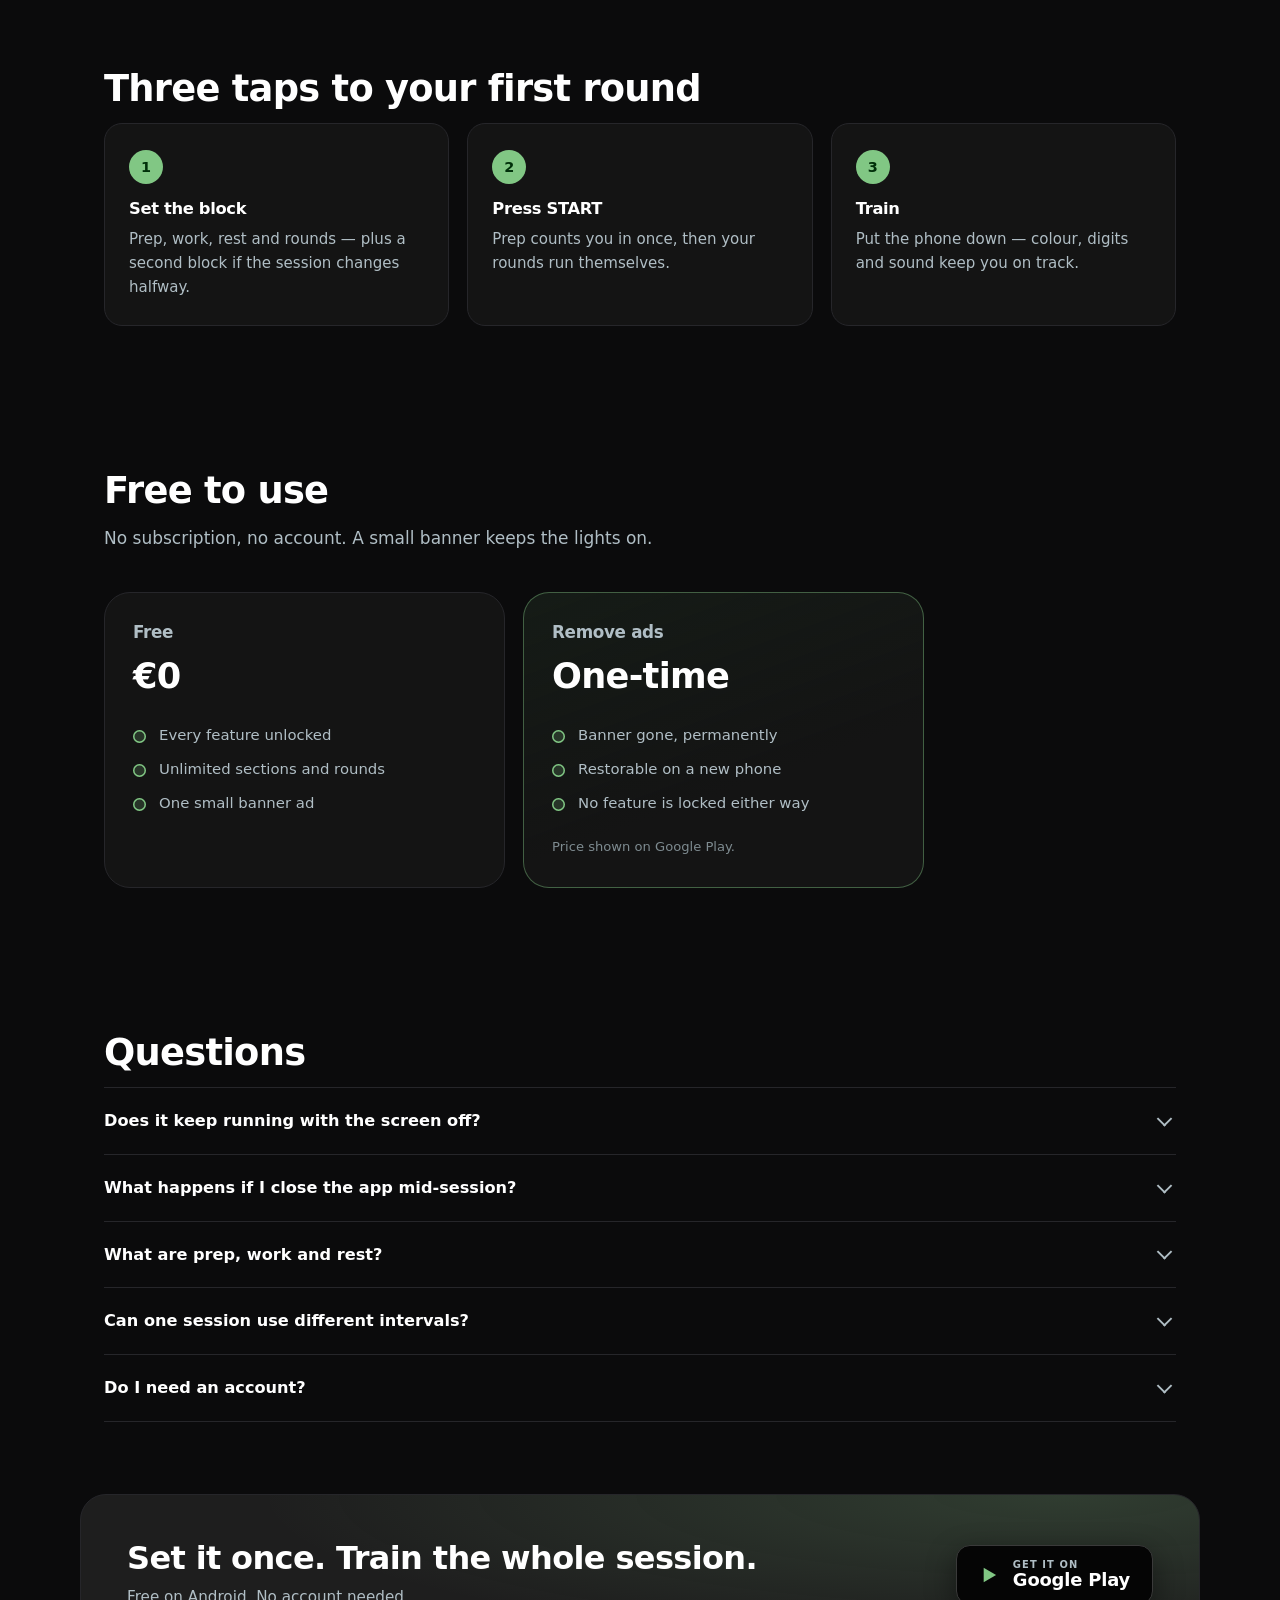
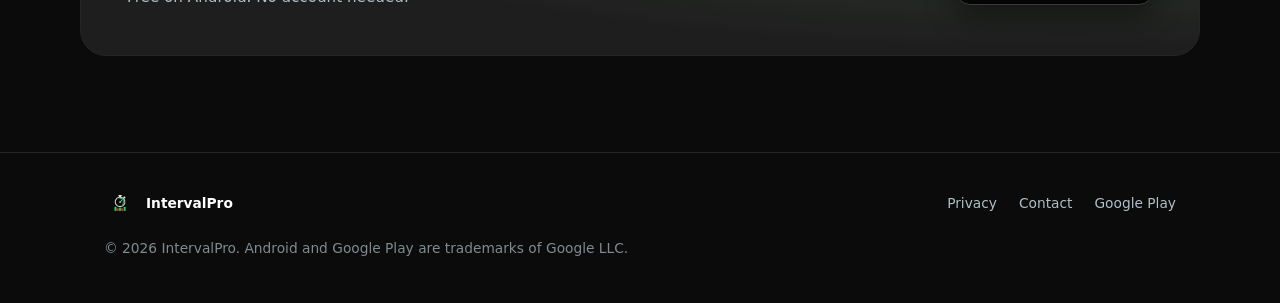
==== commit ab190a44: "Copy tweaks: chip order and two feature lines Client edits, committed unchanged: format chips reorde" ====
--- a/index.html
+++ b/index.html
@@ -103,8 +103,8 @@
     <div class="wrap">
       <p class="strip-label">Built for the way you train</p>
       <ul class="chips">
-        <li>HIIT</li><li>Tabata</li><li>Boxing rounds</li><li>EMOM</li>
-        <li>Circuits</li><li>CrossFit</li><li>Hyrox</li><li>Strength sets</li>
+        <li>CrossFit</li><li>HYROX</li><li>Boxing rounds</li><li>EMOM</li>
+        <li>Circuits</li><li>HIIT</li><li>Tabata</li><li>Strength sets</li>
       </ul>
     </div>
   </section>
@@ -121,7 +121,7 @@
             <svg viewBox="0 0 24 24" fill="none" stroke="currentColor" stroke-width="1.8" stroke-linecap="round" stroke-linejoin="round"><circle cx="12" cy="13" r="8"/><path d="M12 9v4l2.5 2"/><path d="M9 2h6"/></svg>
           </span>
           <h3>Timing you can trust</h3>
-          <p>Every round starts and ends exactly on time.</p>
+          <p>Precise timing based on system clock, even when display is turned off.</p>
         </article>
 
         <article class="card">
@@ -137,7 +137,7 @@
             <svg viewBox="0 0 24 24" fill="none" stroke="currentColor" stroke-width="1.8" stroke-linecap="round" stroke-linejoin="round"><rect x="3" y="5" width="7" height="6" rx="1.5"/><rect x="3" y="14" width="7" height="5" rx="1.5"/><rect x="14" y="5" width="7" height="6" rx="1.5"/><rect x="14" y="14" width="7" height="5" rx="1.5"/></svg>
           </span>
           <h3>Build any session</h3>
-          <p>Stack blocks and rounds — four of 1:00/0:30, then six of 0:40/0:20, all in one session.</p>
+          <p>Stack sections easly, full workout can be preprogrammed in one go.</p>
         </article>
 
         <article class="card">
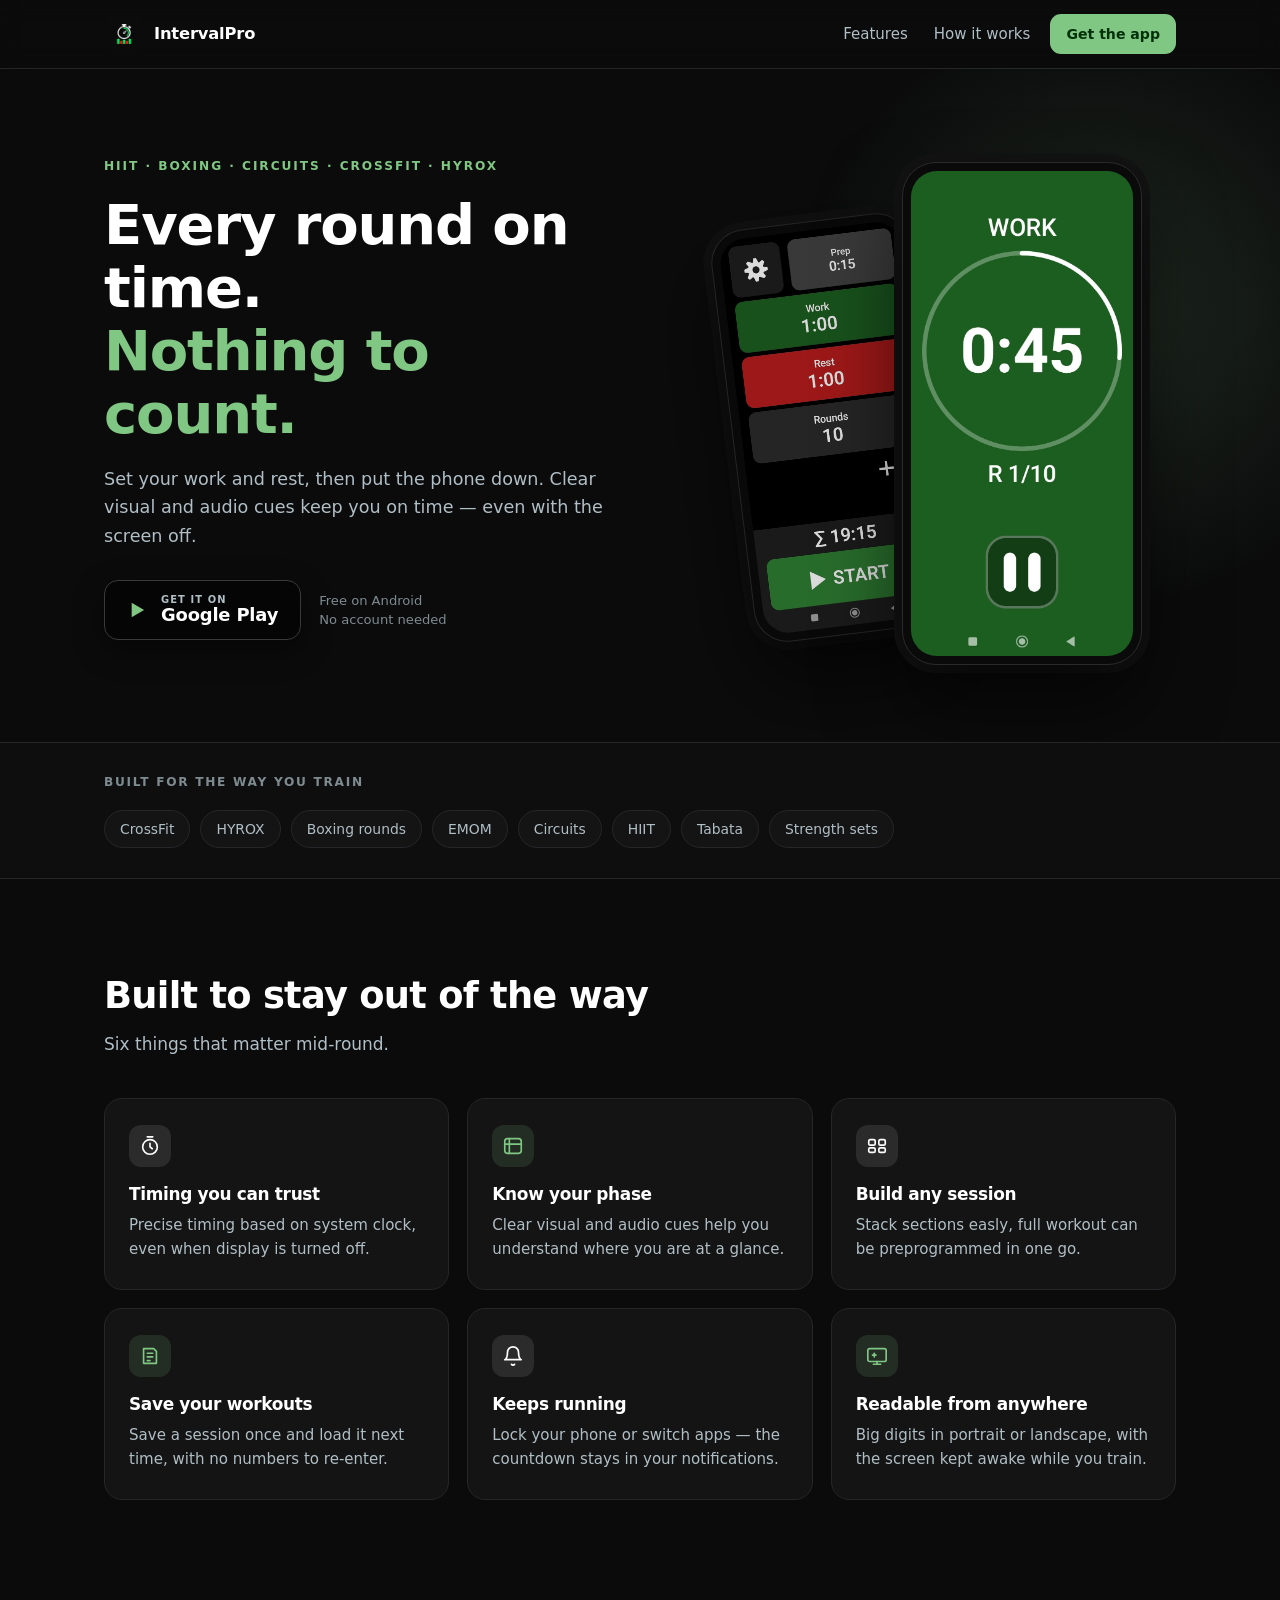
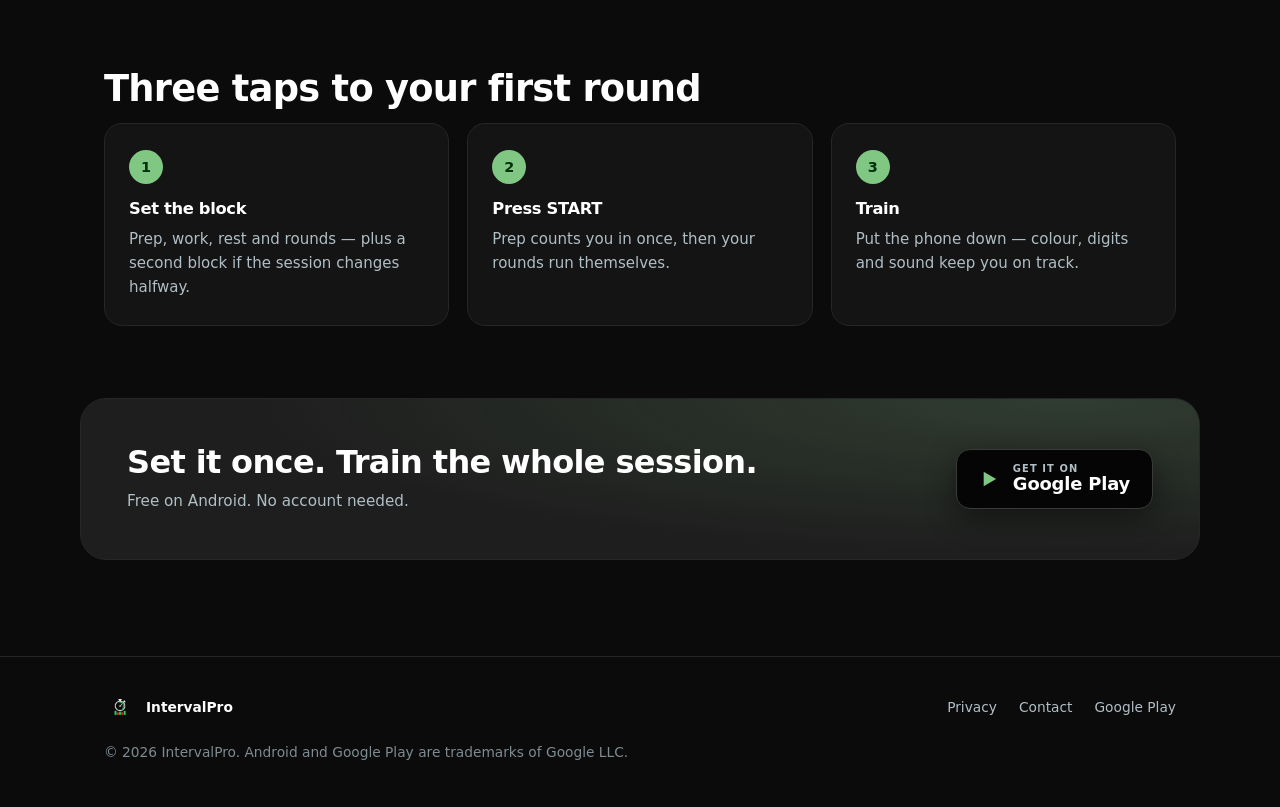
==== commit 4f0aaeab: "Remove the pricing and FAQ sections Client request. Also drops the now-dead anchors and styles: the " ====
--- a/index.html
+++ b/index.html
@@ -57,7 +57,6 @@
     <nav class="site-nav" aria-label="Main">
       <a href="#features">Features</a>
       <a href="#how">How it works</a>
-      <a href="#faq">FAQ</a>
     </nav>
     <a class="btn btn-small" href="https://play.google.com/store/apps/details?id=com.gsi85.intervalpro">Get the app</a>
   </div>
@@ -191,66 +190,6 @@
     </div>
   </section>
 
-  <!-- ── Pricing / ads ───────────────────────────────────────────────── -->
-  <section class="section section-tight">
-    <div class="wrap">
-      <h2 class="section-title">Free to use</h2>
-      <p class="section-sub">No subscription, no account. A small banner keeps the lights on.</p>
-
-      <div class="price-grid">
-        <div class="price-card">
-          <h3>Free</h3>
-          <p class="price-tag">€0</p>
-          <ul>
-            <li>Every feature unlocked</li>
-            <li>Unlimited sections and rounds</li>
-            <li>One small banner ad</li>
-          </ul>
-        </div>
-        <div class="price-card price-card-accent">
-          <h3>Remove ads</h3>
-          <p class="price-tag">One-time</p>
-          <ul>
-            <li>Banner gone, permanently</li>
-            <li>Restorable on a new phone</li>
-            <li>No feature is locked either way</li>
-          </ul>
-          <!-- PLACEHOLDER: real price once the Play listing is live. -->
-          <p class="price-note">Price shown on Google Play.</p>
-        </div>
-      </div>
-    </div>
-  </section>
-
-  <!-- ── FAQ ─────────────────────────────────────────────────────────── -->
-  <section id="faq" class="section section-tight">
-    <div class="wrap">
-      <h2 class="section-title">Questions</h2>
-      <div class="faq">
-        <details>
-          <summary>Does it keep running with the screen off?</summary>
-          <p>Yes. Locking the phone or switching apps does not stop it — the countdown stays in your notifications.</p>
-        </details>
-        <details>
-          <summary>What happens if I close the app mid-session?</summary>
-          <p>Nothing. You come back to the same round, phase and remaining time.</p>
-        </details>
-        <details>
-          <summary>What are prep, work and rest?</summary>
-          <p>Prep counts you in before round one. Work is the effort, rest is the recovery.</p>
-        </details>
-        <details>
-          <summary>Can one session use different intervals?</summary>
-          <p>Yes — a session is a list of blocks, each with its own work, rest and rounds.</p>
-        </details>
-        <details>
-          <summary>Do I need an account?</summary>
-          <p>No account, and no connection needed to train.</p>
-        </details>
-      </div>
-    </div>
-  </section>
-
   <!-- ── Final CTA ───────────────────────────────────────────────────── -->
   <section class="cta-band">
     <div class="wrap cta-band-inner">
--- a/styles.css
+++ b/styles.css
@@ -388,88 +388,6 @@
 .step h3 { font-size: 1.02rem; margin-bottom: 8px; }
 .step p { color: var(--muted); font-size: 0.94rem; }
 
-/* ── Pricing ──────────────────────────────────────────────────────────── */
-
-.price-grid {
-  display: grid;
-  grid-template-columns: repeat(auto-fit, minmax(280px, 1fr));
-  gap: 18px;
-  max-width: 820px;
-}
-.price-card {
-  background: var(--surface);
-  border: 1px solid var(--line);
-  border-radius: var(--radius-lg);
-  padding: 30px 28px;
-}
-.price-card h3 { font-size: 1.05rem; color: var(--muted); font-weight: 600; }
-.price-tag {
-  font-size: clamp(1.7rem, 4vw, 2.2rem);
-  font-weight: 700;
-  letter-spacing: -0.02em;
-  margin: 6px 0 20px;
-}
-.price-card ul { display: grid; gap: 10px; }
-.price-card li {
-  font-size: 0.93rem;
-  color: var(--muted);
-  padding-left: 26px;
-  position: relative;
-}
-.price-card li::before {
-  content: "";
-  position: absolute;
-  left: 0;
-  top: 0.42em;
-  width: 13px;
-  height: 13px;
-  border-radius: 50%;
-  background: rgba(129, 199, 132, 0.18);
-  box-shadow: inset 0 0 0 1.5px var(--green);
-}
-.price-card-accent {
-  border-color: rgba(129, 199, 132, 0.42);
-  background: linear-gradient(160deg, rgba(129, 199, 132, 0.09), var(--surface) 62%);
-}
-.price-note {
-  margin-top: 20px;
-  font-size: 0.82rem;
-  color: var(--muted-dim);
-}
-
-/* ── FAQ ──────────────────────────────────────────────────────────────── */
-
-.faq { border-top: 1px solid var(--line); }
-.faq details { border-bottom: 1px solid var(--line); }
-.faq summary {
-  cursor: pointer;
-  padding: 20px 40px 20px 0;
-  font-weight: 600;
-  font-size: 1.01rem;
-  position: relative;
-  list-style: none;
-}
-.faq summary::-webkit-details-marker { display: none; }
-.faq summary::after {
-  content: "";
-  position: absolute;
-  right: 6px;
-  top: 50%;
-  width: 11px;
-  height: 11px;
-  border-right: 2px solid var(--muted);
-  border-bottom: 2px solid var(--muted);
-  transform: translateY(-70%) rotate(45deg);
-  transition: transform 0.2s ease;
-}
-.faq details[open] summary::after { transform: translateY(-30%) rotate(-135deg); }
-.faq details p {
-  color: var(--muted);
-  font-size: 0.95rem;
-  padding: 0 0 22px;
-  max-width: 60em;
-}
-
 /* ── Final CTA ────────────────────────────────────────────────────────── */
 
 .cta-band { padding: 0 0 clamp(56px, 8vw, 96px); }
@@ -553,7 +471,6 @@
   .play-btn { width: 100%; justify-content: center; }
   .cta-note { text-align: center; flex-basis: 100%; }
   .footer-links { margin-left: 0; flex-basis: 100%; }
-  .price-card { padding: 24px 20px; }
 
   /* Tighten the chips so the eight labels land as two even rows of four
      instead of 4 / 3 / 1 with a lonely orphan on the last line. */
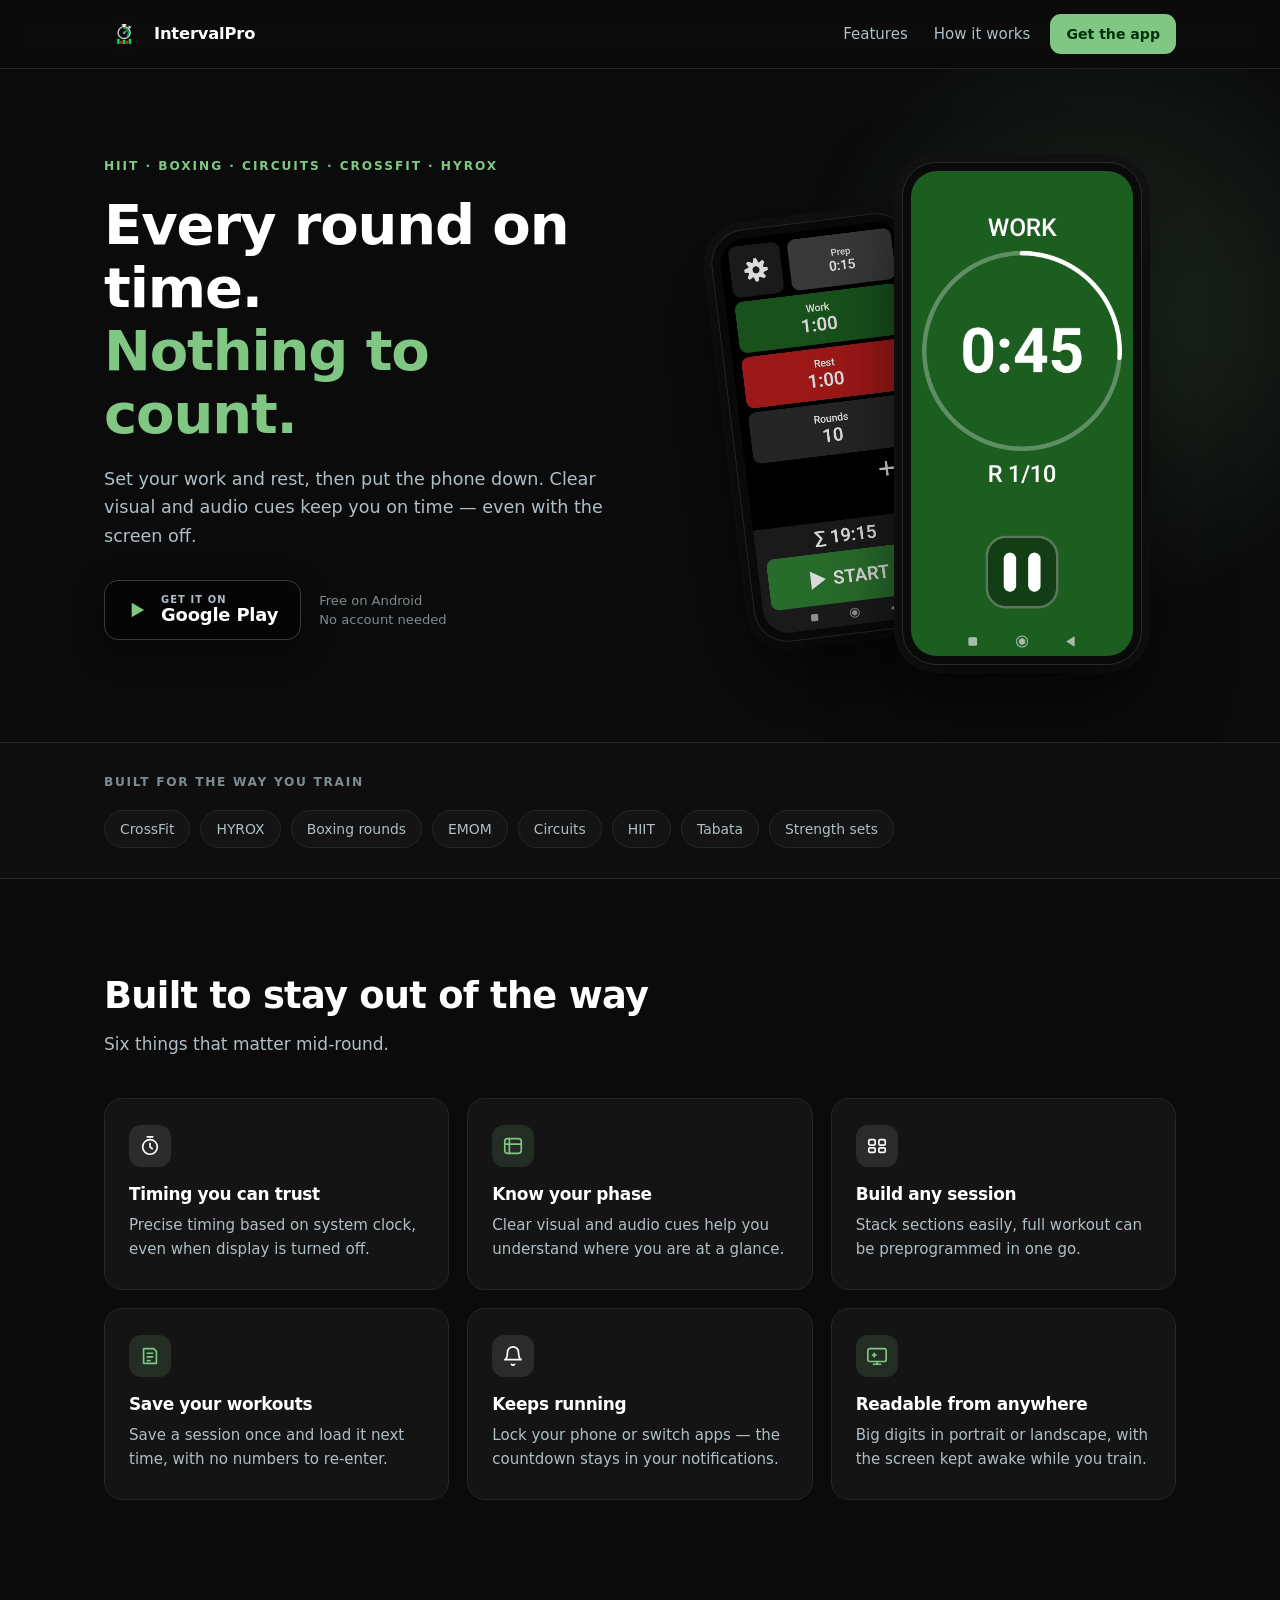
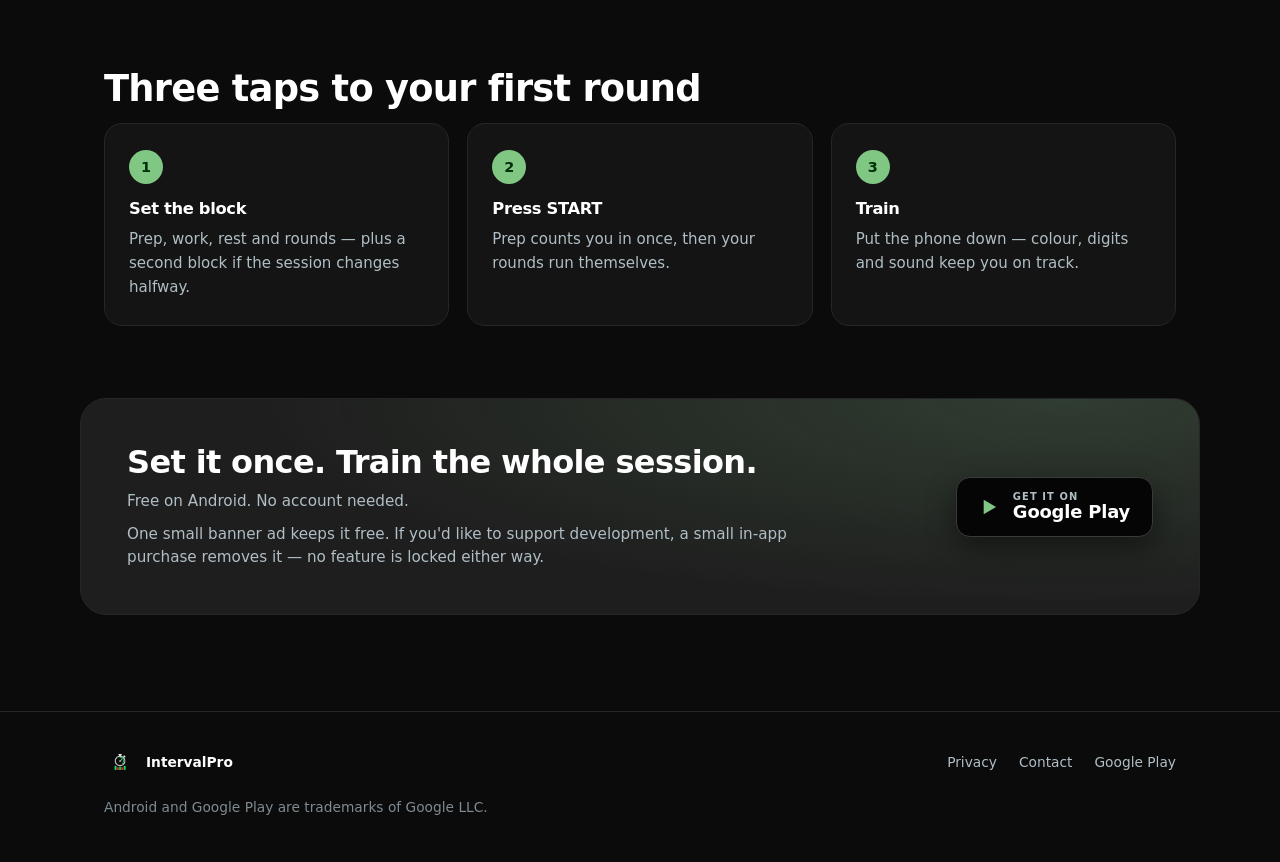
==== commit e83d7b63: "Ad disclosure, typo fix, footer cleanup - 'Stack sections easly' -> 'easily'. - The closing CTA now " ====
--- a/index.html
+++ b/index.html
@@ -73,7 +73,6 @@
         <p class="lede">Set your work and rest, then put the phone down. Clear visual and audio cues keep you on time — even with the screen off.</p>
 
         <div class="cta-row">
-          <!-- PLACEHOLDER: swap both Play URLs for the live listing when it exists. -->
           <a class="play-btn" href="https://play.google.com/store/apps/details?id=com.gsi85.intervalpro" aria-label="Get IntervalPro on Google Play">
             <svg class="play-glyph" viewBox="0 0 24 24" aria-hidden="true"><path d="M8 5.2v13.6L19.5 12z"/></svg>
             <span class="play-btn-text" aria-hidden="true"><small>GET IT ON</small><span>Google Play</span></span>
@@ -136,7 +135,7 @@
             <svg viewBox="0 0 24 24" fill="none" stroke="currentColor" stroke-width="1.8" stroke-linecap="round" stroke-linejoin="round"><rect x="3" y="5" width="7" height="6" rx="1.5"/><rect x="3" y="14" width="7" height="5" rx="1.5"/><rect x="14" y="5" width="7" height="6" rx="1.5"/><rect x="14" y="14" width="7" height="5" rx="1.5"/></svg>
           </span>
           <h3>Build any session</h3>
-          <p>Stack sections easly, full workout can be preprogrammed in one go.</p>
+          <p>Stack sections easily, full workout can be preprogrammed in one go.</p>
         </article>
 
         <article class="card">
@@ -196,6 +195,7 @@
       <div>
         <h2>Set it once. Train the whole session.</h2>
         <p>Free on Android. No account needed.</p>
+        <p class="cta-band-note">One small banner ad keeps it free. If you'd like to support development, a small in-app purchase removes it — no feature is locked either way.</p>
       </div>
       <a class="play-btn" href="https://play.google.com/store/apps/details?id=com.gsi85.intervalpro" aria-label="Get IntervalPro on Google Play">
         <svg class="play-glyph" viewBox="0 0 24 24" aria-hidden="true"><path d="M8 5.2v13.6L19.5 12z"/></svg>
@@ -214,11 +214,10 @@
     </div>
     <nav class="footer-links" aria-label="Footer">
       <a href="privacy/">Privacy</a>
-      <!-- PLACEHOLDER: replace with the real support address. -->
-      <a href="mailto:contact@example.com">Contact</a>
+      <a href="mailto:intervaltimerpro@gmail.com">Contact</a>
       <a href="https://play.google.com/store/apps/details?id=com.gsi85.intervalpro">Google Play</a>
     </nav>
-    <p class="footer-copy">&copy; 2026 IntervalPro. Android and Google Play are trademarks of Google LLC.</p>
+    <p class="footer-copy">Android and Google Play are trademarks of Google LLC.</p>
   </div>
 </footer>
 
--- a/styles.css
+++ b/styles.css
@@ -406,6 +406,19 @@
 }
 .cta-band h2 { font-size: clamp(1.4rem, 3vw, 2rem); margin-bottom: 8px; }
 .cta-band p { color: var(--muted); font-size: 0.95rem; }
+/* The copy block must yield width to the button: without an explicit flex basis the extra
+   disclosure line made the block wider than the row and wrapped the button onto its own line. */
+.cta-band-inner > div { flex: 1 1 420px; min-width: 0; }
+.cta-band-inner .play-btn { flex: none; }
+/* The ad/purchase disclosure: deliberately quieter than the "Free on Android" line above it,
+   because it is a footnote to the price claim rather than a second call to action. */
+.cta-band-note {
+  margin-top: 10px;
+  font-size: 0.83rem;
+  line-height: 1.5;
+  color: var(--muted-dim);
+  max-width: 46em;
+}
 
 /* ── Footer ───────────────────────────────────────────────────────────── */
 
